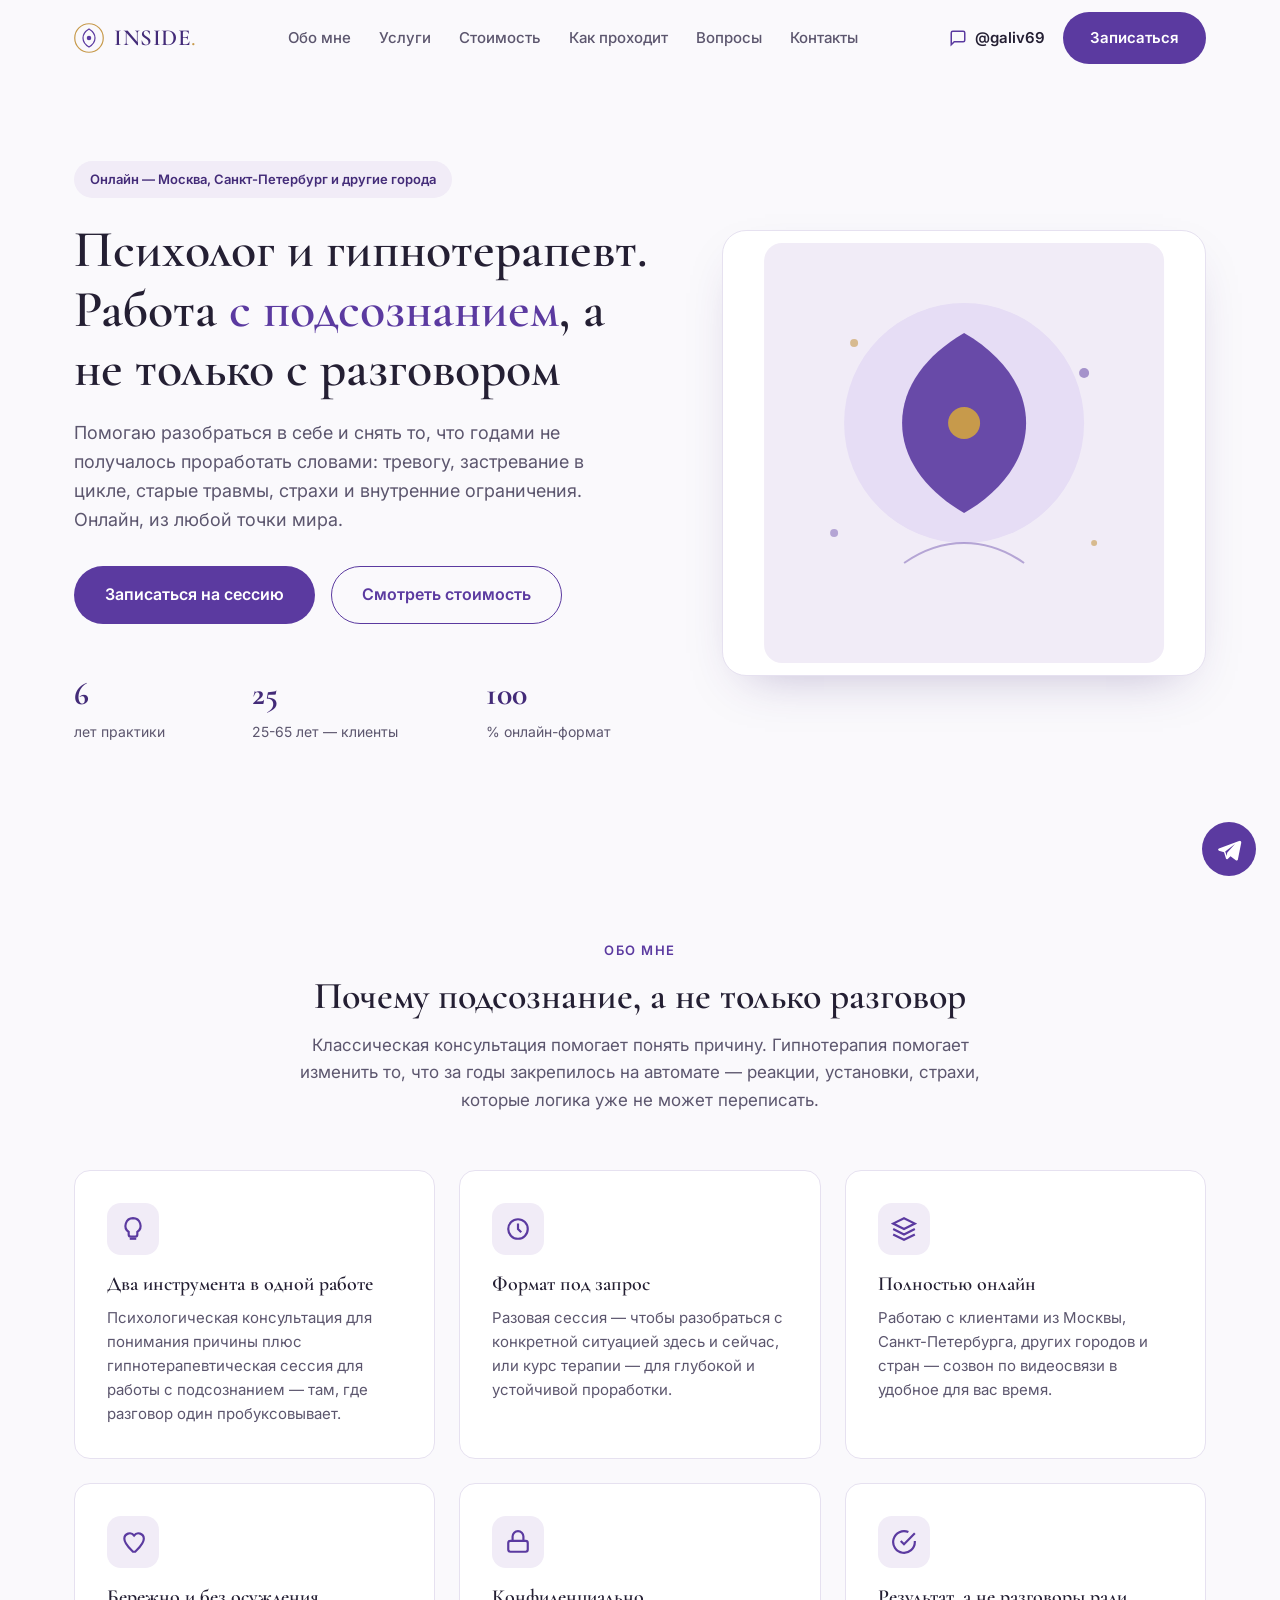
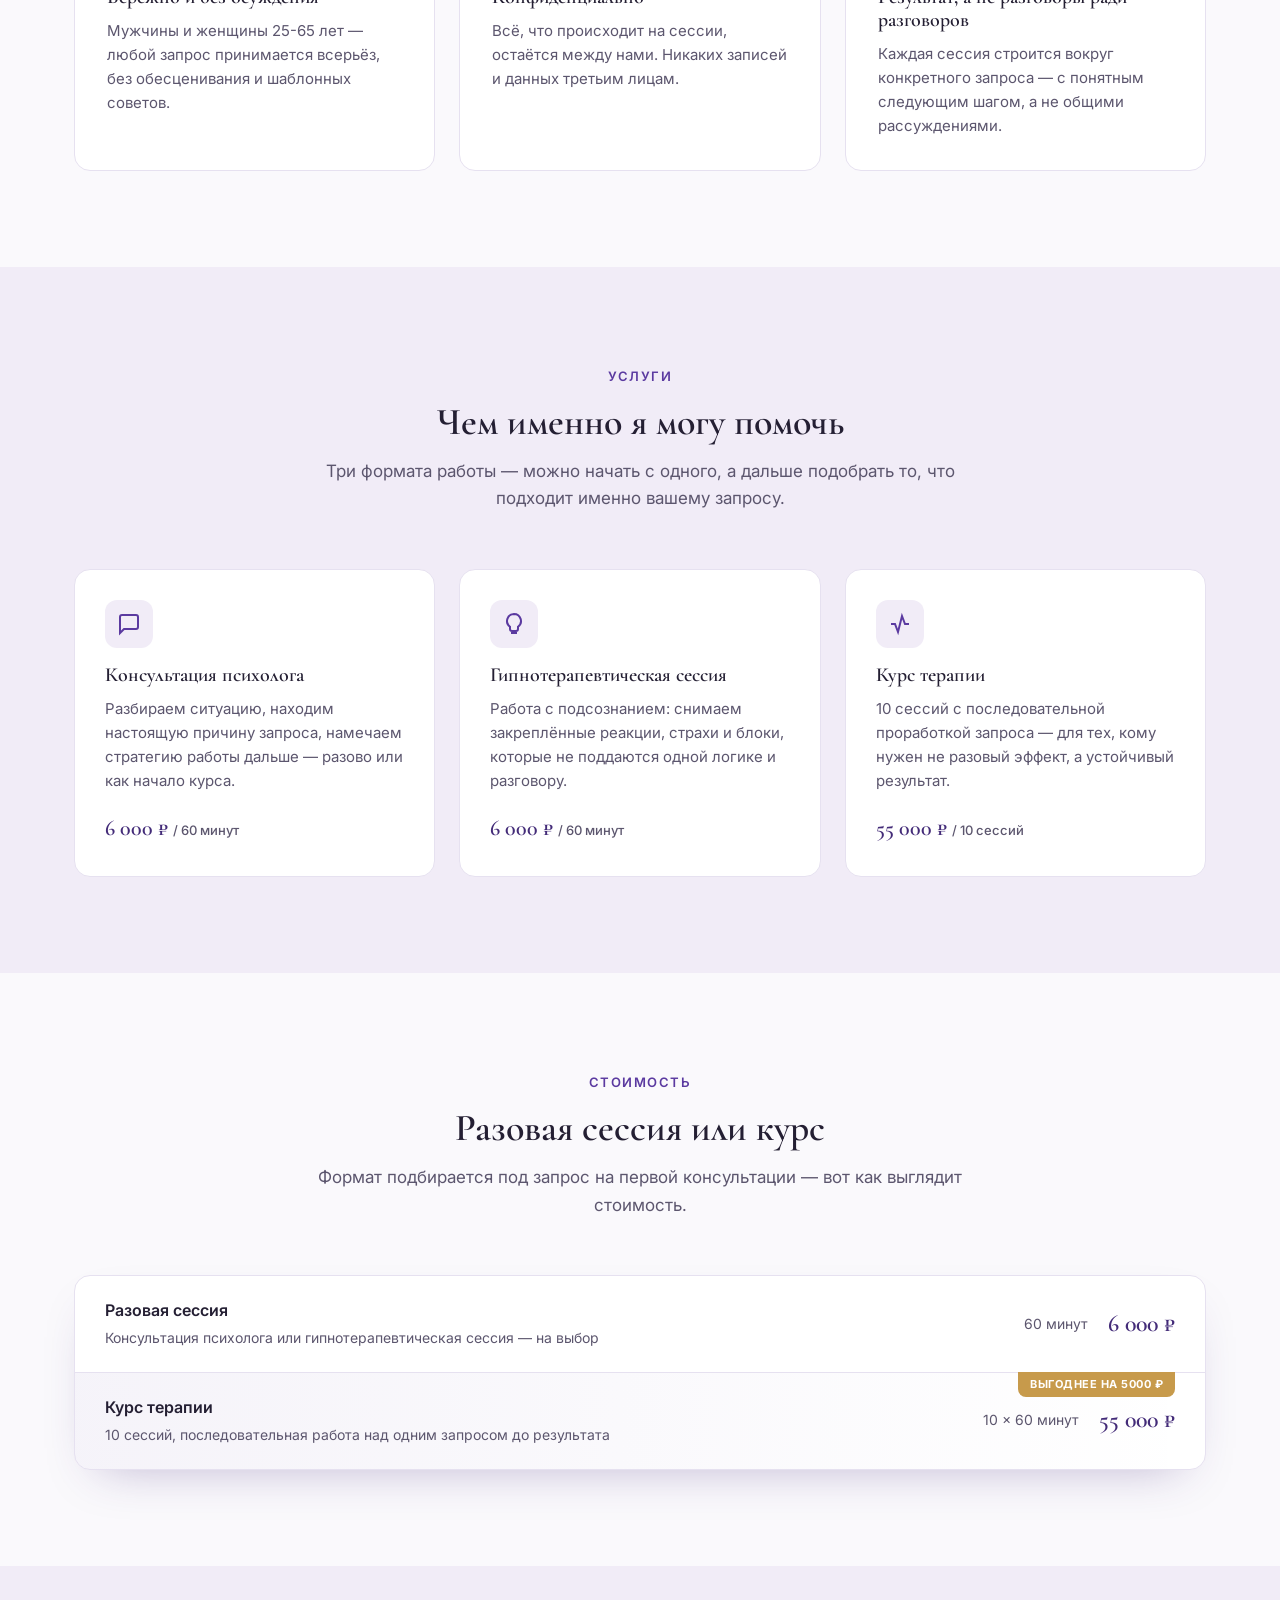
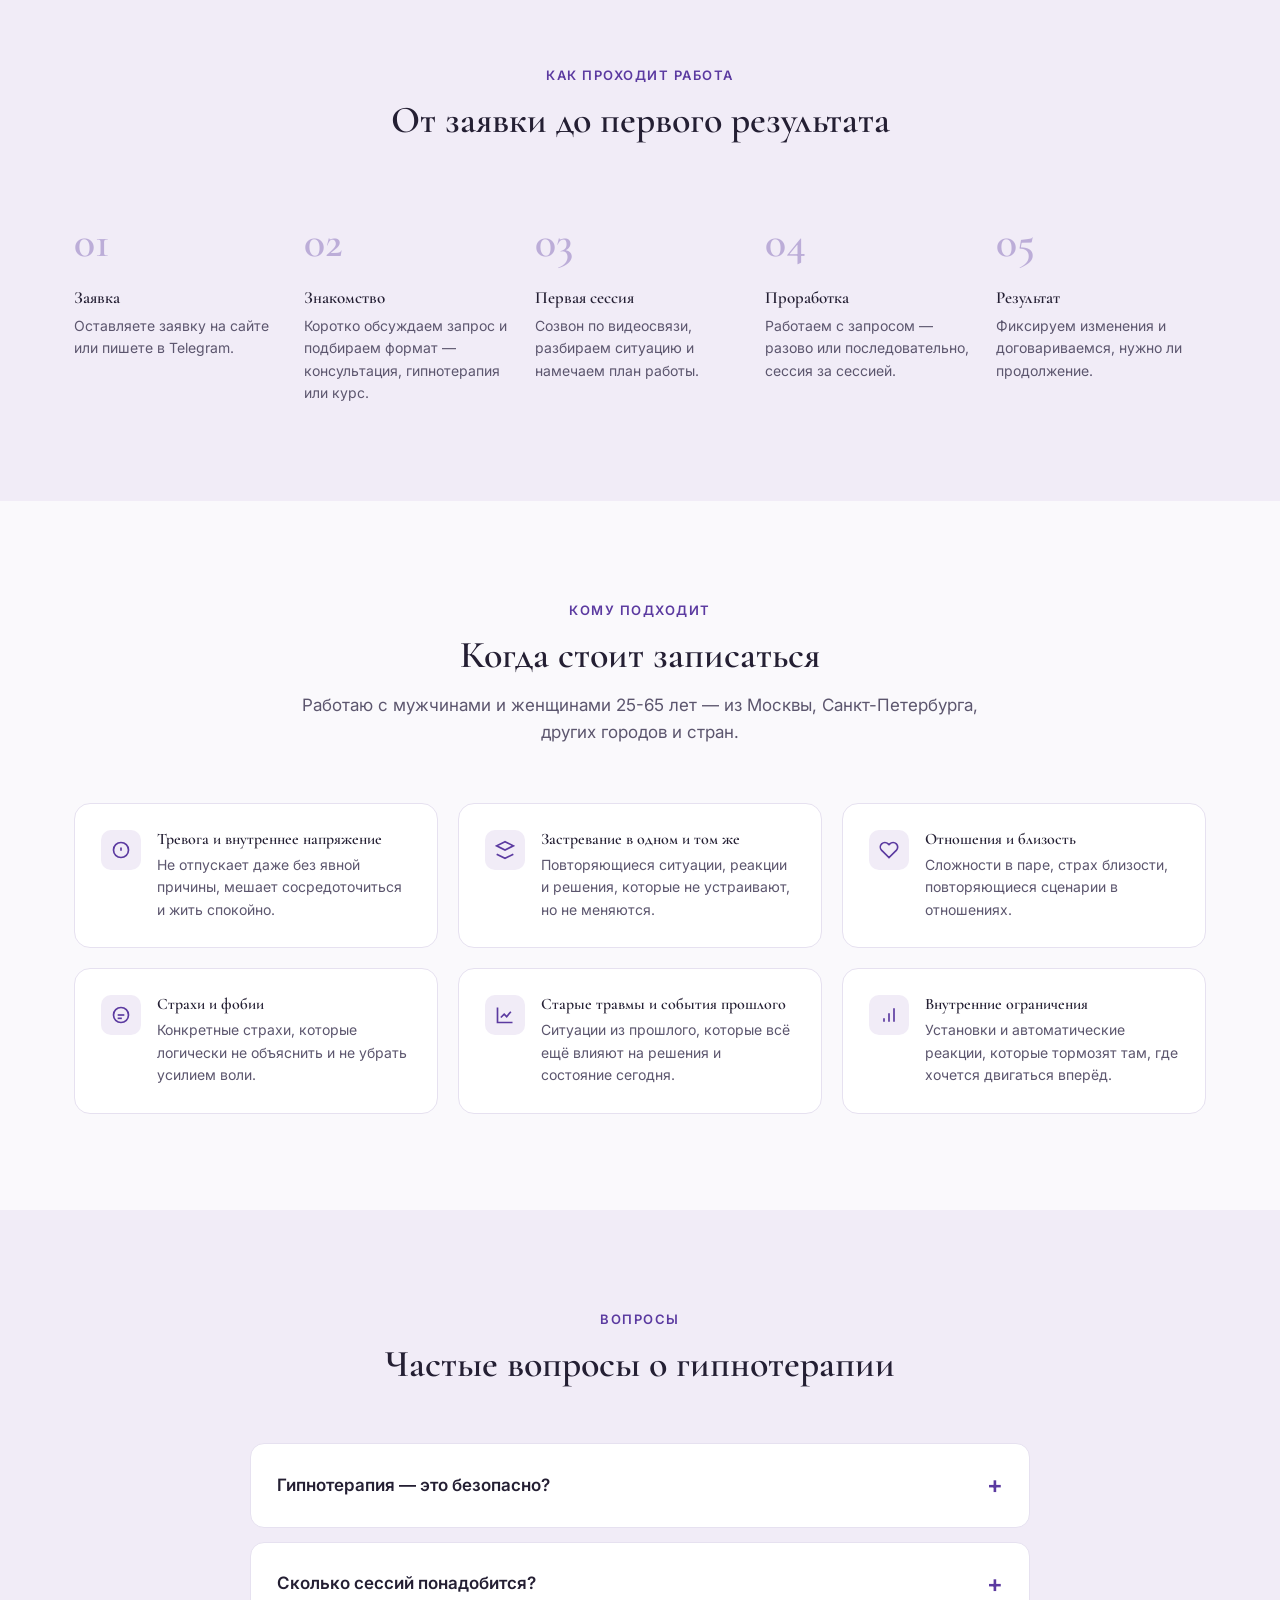
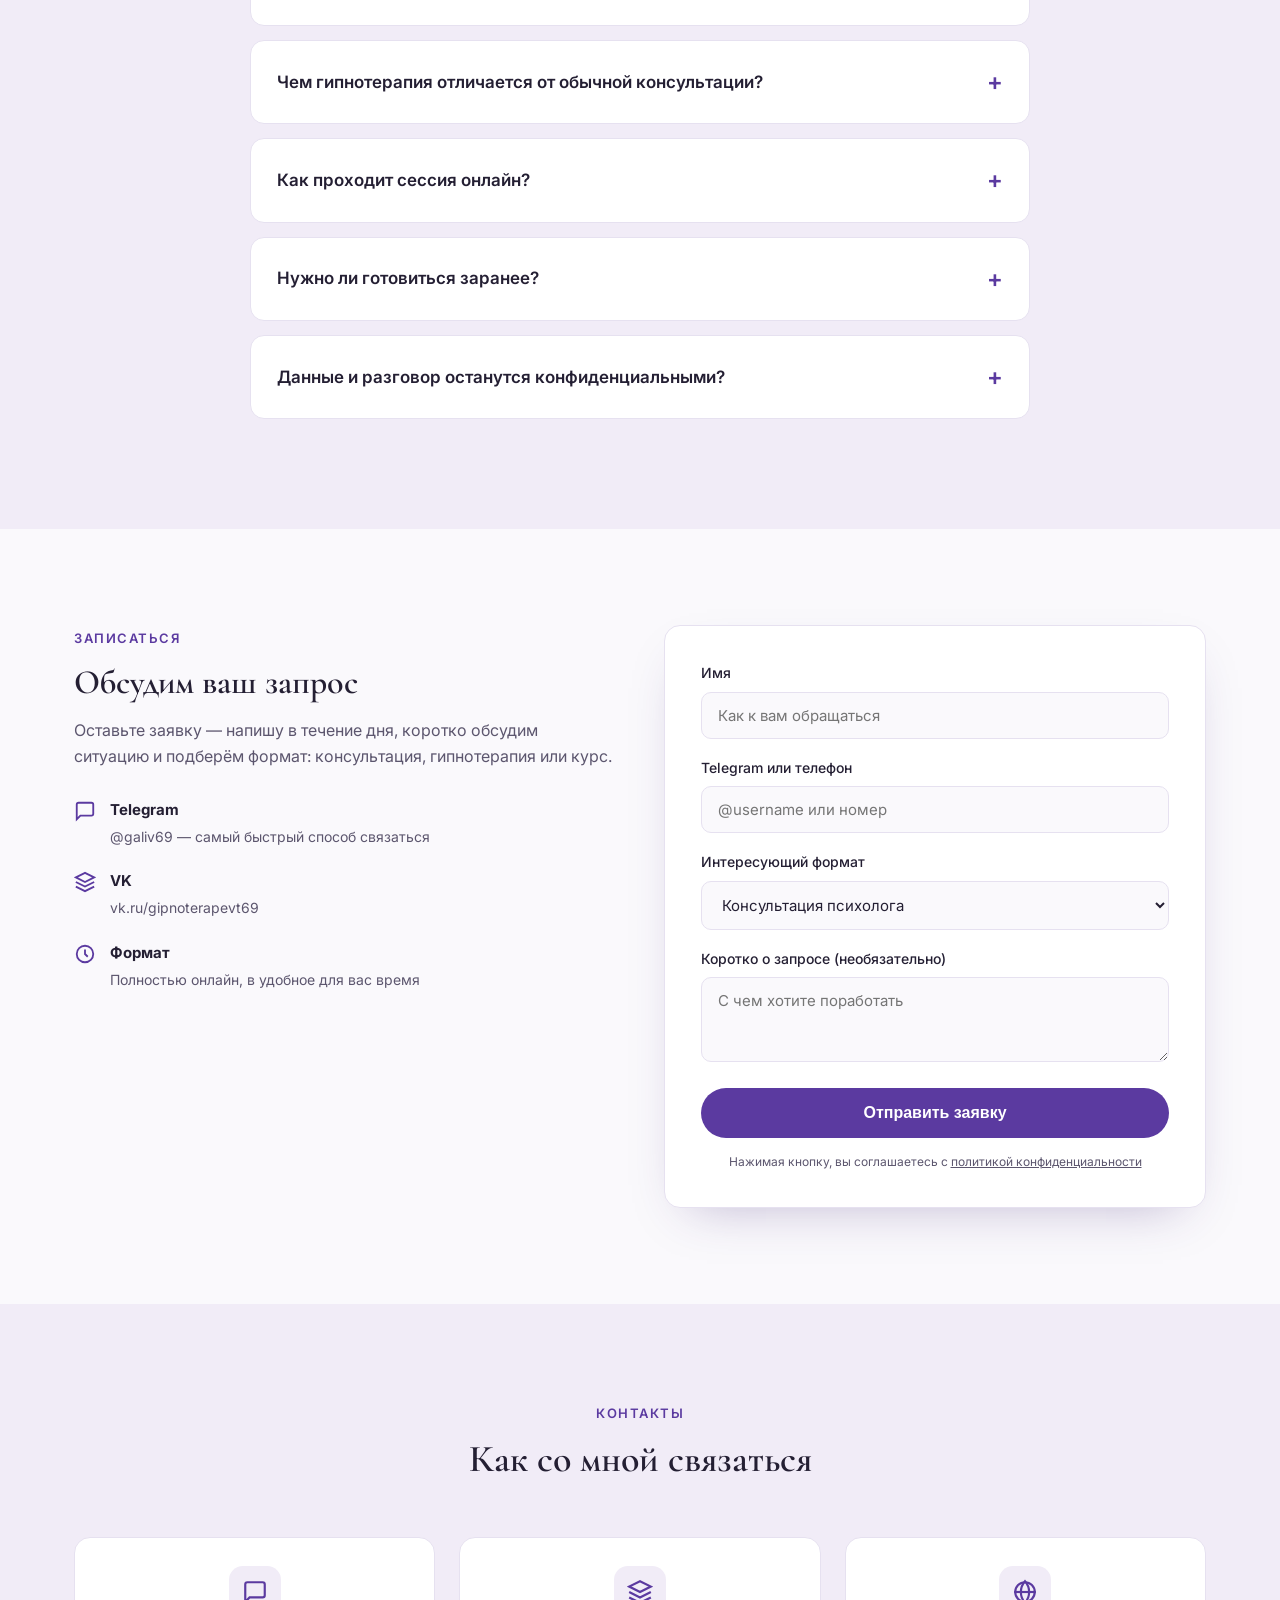
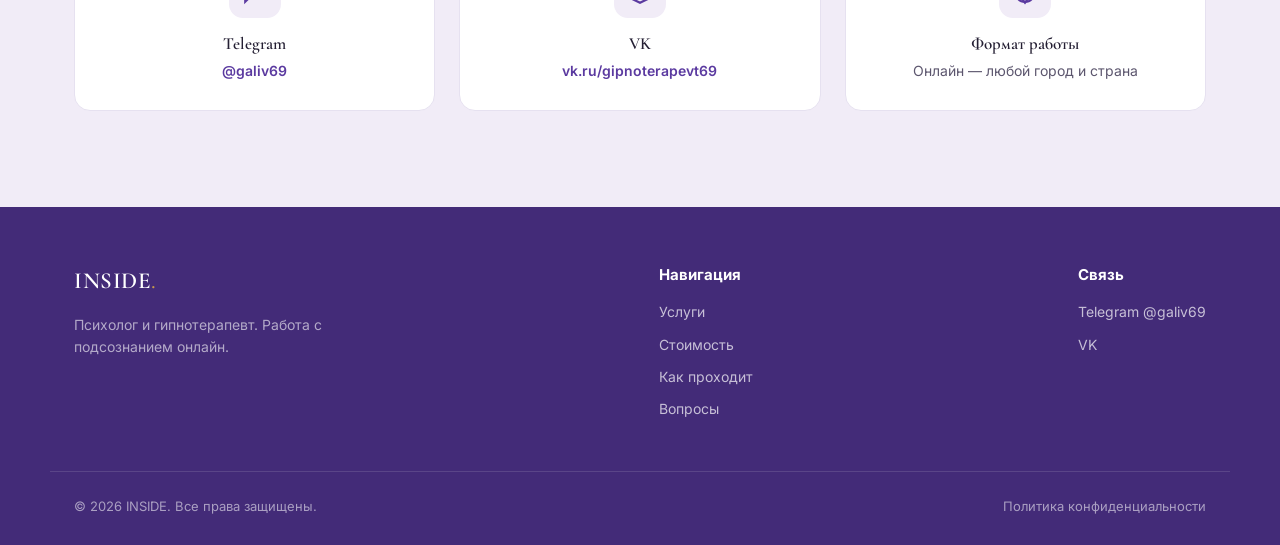
==== index.html @ 91b475c8 "init: landing for INSIDE (psychologist/hypnotherapist)" ====
<!DOCTYPE html>
<html lang="ru">
<head>
<meta charset="UTF-8">
<meta name="viewport" content="width=device-width, initial-scale=1.0">
<title>INSIDE — психолог, гипнотерапевт онлайн</title>
<meta name="description" content="Консультации психолога и гипнотерапевтические сессии онлайн. Работа с подсознанием там, где разговор упирается в стену. Разовые сессии и курс терапии.">
<link rel="preconnect" href="https://fonts.googleapis.com">
<link rel="preconnect" href="https://fonts.gstatic.com" crossorigin>
<link href="https://fonts.googleapis.com/css2?family=Cormorant+Garamond:wght@500;600;700&family=Inter:wght@400;500;600;700;800&display=swap" rel="stylesheet">
<link rel="stylesheet" href="styles.css">
</head>
<body>

<header class="header" id="header">
  <div class="container header__inner">
    <a href="#" class="logo">
      <svg viewBox="0 0 40 40" fill="none" xmlns="http://www.w3.org/2000/svg">
        <circle cx="20" cy="20" r="19" stroke="currentColor" stroke-width="1.6" style="color:#c79a4b"/>
        <path d="M20 8c-5 3-8 7-8 12s3 9 8 12c5-3 8-7 8-12s-3-9-8-12z" stroke="currentColor" stroke-width="1.6" style="color:#5b3aa0" fill="none"/>
        <circle cx="20" cy="20" r="3" fill="#5b3aa0"/>
      </svg>
      <span class="logo__text">INSIDE<span class="logo__suffix">.</span></span>
    </a>
    <nav class="nav" id="nav">
      <a href="#about">Обо мне</a>
      <a href="#services">Услуги</a>
      <a href="#prices">Стоимость</a>
      <a href="#process">Как проходит</a>
      <a href="#faq">Вопросы</a>
      <a href="#form">Контакты</a>
    </nav>
    <div class="header__actions">
      <a href="https://t.me/galiv69" class="header__phone">
        <svg viewBox="0 0 24 24" fill="none" stroke="currentColor" stroke-width="2"><path d="M21 15a2 2 0 0 1-2 2H7l-4 4V5a2 2 0 0 1 2-2h14a2 2 0 0 1 2 2z"/></svg>
        <span>@galiv69</span>
      </a>
      <a href="#form" class="btn btn--primary">Записаться</a>
      <button class="burger" id="burger" aria-label="Меню"><span></span><span></span><span></span></button>
    </div>
  </div>
</header>

<section class="hero">
  <div class="container hero__inner">
    <div>
      <span class="hero__eyebrow">Онлайн — Москва, Санкт-Петербург и другие города</span>
      <h1>Психолог и гипнотерапевт. Работа <em>с подсознанием</em>, а не только с разговором</h1>
      <p class="lead">Помогаю разобраться в себе и снять то, что годами не получалось проработать словами: тревогу, застревание в цикле, старые травмы, страхи и внутренние ограничения. Онлайн, из любой точки мира.</p>
      <div class="hero__cta">
        <a href="#form" class="btn btn--primary btn--lg">Записаться на сессию</a>
        <a href="#prices" class="btn btn--ghost btn--lg">Смотреть стоимость</a>
      </div>
      <div class="hero__stats">
        <div class="hero__stat"><b data-target="6">0</b><span>лет практики</span></div>
        <div class="hero__stat"><b data-target="25">0</b><span>25-65 лет — клиенты</span></div>
        <div class="hero__stat"><b data-target="100">0</b><span>% онлайн-формат</span></div>
      </div>
    </div>
    <div class="hero__card">
      <div class="hero__art">
        <svg viewBox="0 0 400 420" fill="none" xmlns="http://www.w3.org/2000/svg">
          <rect width="400" height="420" rx="18" fill="#f1ecf7"/>
          <circle cx="200" cy="180" r="120" fill="#e6ddf5"/>
          <path d="M200 90c-38 22-62 54-62 90s24 68 62 90c38-22 62-54 62-90s-24-68-62-90z" fill="#5b3aa0" opacity="0.9"/>
          <circle cx="200" cy="180" r="16" fill="#c79a4b"/>
          <path d="M140 320c20-14 40-20 60-20s40 6 60 20" stroke="#5b3aa0" stroke-width="2" opacity="0.4"/>
          <circle cx="90" cy="100" r="4" fill="#c79a4b" opacity="0.6"/>
          <circle cx="320" cy="130" r="5" fill="#5b3aa0" opacity="0.5"/>
          <circle cx="330" cy="300" r="3" fill="#c79a4b" opacity="0.6"/>
          <circle cx="70" cy="290" r="4" fill="#5b3aa0" opacity="0.4"/>
        </svg>
      </div>
    </div>
  </div>
</section>

<section class="section" id="about">
  <div class="container">
    <div class="section__head">
      <span class="eyebrow">Обо мне</span>
      <h2>Почему подсознание, а не только разговор</h2>
      <p>Классическая консультация помогает понять причину. Гипнотерапия помогает изменить то, что за годы закрепилось на автомате — реакции, установки, страхи, которые логика уже не может переписать.</p>
    </div>
    <div class="adv-grid">
      <div class="adv">
        <div class="adv__icon"><svg viewBox="0 0 24 24" fill="none" stroke="currentColor" stroke-width="2"><path d="M12 2a7 7 0 0 0-4 12.7V17a2 2 0 0 0 2 2h4a2 2 0 0 0 2-2v-2.3A7 7 0 0 0 12 2z"/><path d="M9 21h6"/></svg></div>
        <h3>Два инструмента в одной работе</h3>
        <p>Психологическая консультация для понимания причины плюс гипнотерапевтическая сессия для работы с подсознанием — там, где разговор один пробуксовывает.</p>
      </div>
      <div class="adv">
        <div class="adv__icon"><svg viewBox="0 0 24 24" fill="none" stroke="currentColor" stroke-width="2"><circle cx="12" cy="12" r="9"/><path d="M12 7v5l3 3"/></svg></div>
        <h3>Формат под запрос</h3>
        <p>Разовая сессия — чтобы разобраться с конкретной ситуацией здесь и сейчас, или курс терапии — для глубокой и устойчивой проработки.</p>
      </div>
      <div class="adv">
        <div class="adv__icon"><svg viewBox="0 0 24 24" fill="none" stroke="currentColor" stroke-width="2"><path d="M12 2 2 7l10 5 10-5-10-5z"/><path d="M2 17l10 5 10-5"/><path d="M2 12l10 5 10-5"/></svg></div>
        <h3>Полностью онлайн</h3>
        <p>Работаю с клиентами из Москвы, Санкт-Петербурга, других городов и стран — созвон по видеосвязи в удобное для вас время.</p>
      </div>
      <div class="adv">
        <div class="adv__icon"><svg viewBox="0 0 24 24" fill="none" stroke="currentColor" stroke-width="2"><path d="M12 21c-4-4-8-7.5-8-12a5 5 0 0 1 9-3 5 5 0 0 1 9 3c0 4.5-4 8-8 12z"/></svg></div>
        <h3>Бережно и без осуждения</h3>
        <p>Мужчины и женщины 25-65 лет — любой запрос принимается всерьёз, без обесценивания и шаблонных советов.</p>
      </div>
      <div class="adv">
        <div class="adv__icon"><svg viewBox="0 0 24 24" fill="none" stroke="currentColor" stroke-width="2"><rect x="3" y="11" width="18" height="10" rx="2"/><path d="M7 11V7a5 5 0 0 1 10 0v4"/></svg></div>
        <h3>Конфиденциально</h3>
        <p>Всё, что происходит на сессии, остаётся между нами. Никаких записей и данных третьим лицам.</p>
      </div>
      <div class="adv">
        <div class="adv__icon"><svg viewBox="0 0 24 24" fill="none" stroke="currentColor" stroke-width="2"><path d="M22 11.08V12a10 10 0 1 1-5.93-9.14"/><path d="M22 4 12 14.01l-3-3"/></svg></div>
        <h3>Результат, а не разговоры ради разговоров</h3>
        <p>Каждая сессия строится вокруг конкретного запроса — с понятным следующим шагом, а не общими рассуждениями.</p>
      </div>
    </div>
  </div>
</section>

<section class="section section--alt" id="services">
  <div class="container">
    <div class="section__head">
      <span class="eyebrow">Услуги</span>
      <h2>Чем именно я могу помочь</h2>
      <p>Три формата работы — можно начать с одного, а дальше подобрать то, что подходит именно вашему запросу.</p>
    </div>
    <div class="srv-grid">
      <div class="srv">
        <div class="srv__icon"><svg viewBox="0 0 24 24" fill="none" stroke="currentColor" stroke-width="2"><path d="M21 15a2 2 0 0 1-2 2H7l-4 4V5a2 2 0 0 1 2-2h14a2 2 0 0 1 2 2z"/></svg></div>
        <h3>Консультация психолога</h3>
        <p>Разбираем ситуацию, находим настоящую причину запроса, намечаем стратегию работы дальше — разово или как начало курса.</p>
        <div class="srv__price">6 000 ₽ <span>/ 60 минут</span></div>
      </div>
      <div class="srv">
        <div class="srv__icon"><svg viewBox="0 0 24 24" fill="none" stroke="currentColor" stroke-width="2"><path d="M12 2a7 7 0 0 0-4 12.7V17a2 2 0 0 0 2 2h4a2 2 0 0 0 2-2v-2.3A7 7 0 0 0 12 2z"/><path d="M9 21h6"/></svg></div>
        <h3>Гипнотерапевтическая сессия</h3>
        <p>Работа с подсознанием: снимаем закреплённые реакции, страхи и блоки, которые не поддаются одной логике и разговору.</p>
        <div class="srv__price">6 000 ₽ <span>/ 60 минут</span></div>
      </div>
      <div class="srv">
        <div class="srv__icon"><svg viewBox="0 0 24 24" fill="none" stroke="currentColor" stroke-width="2"><path d="M3 12h4l3 8 4-16 3 8h4"/></svg></div>
        <h3>Курс терапии</h3>
        <p>10 сессий с последовательной проработкой запроса — для тех, кому нужен не разовый эффект, а устойчивый результат.</p>
        <div class="srv__price">55 000 ₽ <span>/ 10 сессий</span></div>
      </div>
    </div>
  </div>
</section>

<section class="section" id="prices">
  <div class="container">
    <div class="section__head">
      <span class="eyebrow">Стоимость</span>
      <h2>Разовая сессия или курс</h2>
      <p>Формат подбирается под запрос на первой консультации — вот как выглядит стоимость.</p>
    </div>
    <div class="price-table">
      <div class="price-row">
        <div>
          <div class="price-row__name">Разовая сессия</div>
          <div class="price-row__desc">Консультация психолога или гипнотерапевтическая сессия — на выбор</div>
        </div>
        <div class="price-row__unit">60 минут</div>
        <div class="price-row__value">6 000 ₽</div>
      </div>
      <div class="price-row price-row--featured">
        <div>
          <div class="price-row__name">Курс терапии</div>
          <div class="price-row__desc">10 сессий, последовательная работа над одним запросом до результата</div>
        </div>
        <div class="price-row__unit">10 × 60 минут</div>
        <div class="price-row__value">55 000 ₽</div>
      </div>
    </div>
  </div>
</section>

<section class="section section--alt" id="process">
  <div class="container">
    <div class="section__head">
      <span class="eyebrow">Как проходит работа</span>
      <h2>От заявки до первого результата</h2>
    </div>
    <div class="steps">
      <div class="step"><div class="step__num">01</div><h3>Заявка</h3><p>Оставляете заявку на сайте или пишете в Telegram.</p></div>
      <div class="step"><div class="step__num">02</div><h3>Знакомство</h3><p>Коротко обсуждаем запрос и подбираем формат — консультация, гипнотерапия или курс.</p></div>
      <div class="step"><div class="step__num">03</div><h3>Первая сессия</h3><p>Созвон по видеосвязи, разбираем ситуацию и намечаем план работы.</p></div>
      <div class="step"><div class="step__num">04</div><h3>Проработка</h3><p>Работаем с запросом — разово или последовательно, сессия за сессией.</p></div>
      <div class="step"><div class="step__num">05</div><h3>Результат</h3><p>Фиксируем изменения и договариваемся, нужно ли продолжение.</p></div>
    </div>
  </div>
</section>

<section class="section" id="who">
  <div class="container">
    <div class="section__head">
      <span class="eyebrow">Кому подходит</span>
      <h2>Когда стоит записаться</h2>
      <p>Работаю с мужчинами и женщинами 25-65 лет — из Москвы, Санкт-Петербурга, других городов и стран.</p>
    </div>
    <div class="who-grid">
      <div class="who">
        <div class="who__icon"><svg viewBox="0 0 24 24" fill="none" stroke="currentColor" stroke-width="2"><path d="M12 9v4"/><path d="M12 17h.01"/><circle cx="12" cy="12" r="9"/></svg></div>
        <div><h3>Тревога и внутреннее напряжение</h3><p>Не отпускает даже без явной причины, мешает сосредоточиться и жить спокойно.</p></div>
      </div>
      <div class="who">
        <div class="who__icon"><svg viewBox="0 0 24 24" fill="none" stroke="currentColor" stroke-width="2"><path d="M12 2 2 7l10 5 10-5-10-5z"/><path d="M2 17l10 5 10-5"/></svg></div>
        <div><h3>Застревание в одном и том же</h3><p>Повторяющиеся ситуации, реакции и решения, которые не устраивают, но не меняются.</p></div>
      </div>
      <div class="who">
        <div class="who__icon"><svg viewBox="0 0 24 24" fill="none" stroke="currentColor" stroke-width="2"><path d="M20.8 4.6a5.5 5.5 0 0 0-7.8 0L12 5.6l-1-1a5.5 5.5 0 1 0-7.8 7.8l1 1L12 21l7.8-7.6 1-1a5.5 5.5 0 0 0 0-7.8z"/></svg></div>
        <div><h3>Отношения и близость</h3><p>Сложности в паре, страх близости, повторяющиеся сценарии в отношениях.</p></div>
      </div>
      <div class="who">
        <div class="who__icon"><svg viewBox="0 0 24 24" fill="none" stroke="currentColor" stroke-width="2"><circle cx="12" cy="12" r="9"/><path d="M8 12h8"/><path d="M8 16h5"/></svg></div>
        <div><h3>Страхи и фобии</h3><p>Конкретные страхи, которые логически не объяснить и не убрать усилием воли.</p></div>
      </div>
      <div class="who">
        <div class="who__icon"><svg viewBox="0 0 24 24" fill="none" stroke="currentColor" stroke-width="2"><path d="M3 3v18h18"/><path d="M7 15l4-4 3 3 5-6"/></svg></div>
        <div><h3>Старые травмы и события прошлого</h3><p>Ситуации из прошлого, которые всё ещё влияют на решения и состояние сегодня.</p></div>
      </div>
      <div class="who">
        <div class="who__icon"><svg viewBox="0 0 24 24" fill="none" stroke="currentColor" stroke-width="2"><path d="M12 20V10"/><path d="M18 20V4"/><path d="M6 20v-4"/></svg></div>
        <div><h3>Внутренние ограничения</h3><p>Установки и автоматические реакции, которые тормозят там, где хочется двигаться вперёд.</p></div>
      </div>
    </div>
  </div>
</section>

<section class="section section--alt" id="faq">
  <div class="container">
    <div class="section__head">
      <span class="eyebrow">Вопросы</span>
      <h2>Частые вопросы о гипнотерапии</h2>
    </div>
    <div class="faq">
      <details class="faq__item"><summary>Гипнотерапия — это безопасно?</summary><p>Да. Это не эстрадный гипноз и не потеря контроля — вы всё осознаёте и слышите, находитесь в состоянии глубокого расслабления, в котором подсознание легче работает с изменениями.</p></details>
      <details class="faq__item"><summary>Сколько сессий понадобится?</summary><p>Зависит от запроса. Конкретную ситуацию иногда удаётся проработать за 1-3 сессии, для более глубоких и давних тем обычно нужен курс из 10 сессий.</p></details>
      <details class="faq__item"><summary>Чем гипнотерапия отличается от обычной консультации?</summary><p>Консультация работает с осознанным — разговором, анализом, стратегией. Гипнотерапия идёт глубже, к автоматическим реакциям и установкам, которые разговором не всегда достать.</p></details>
      <details class="faq__item"><summary>Как проходит сессия онлайн?</summary><p>Созвон по видеосвязи в удобном для вас мессенджере, наушники и спокойное место — этого достаточно, разница с очным форматом минимальна.</p></details>
      <details class="faq__item"><summary>Нужно ли готовиться заранее?</summary><p>Специальной подготовки не нужно. Перед первой встречей коротко обсудим запрос, чтобы сессия была сфокусированной.</p></details>
      <details class="faq__item"><summary>Данные и разговор останутся конфиденциальными?</summary><p>Да, всё, что обсуждается на сессиях, не передаётся третьим лицам ни в каком виде.</p></details>
    </div>
  </div>
</section>

<section class="section" id="form">
  <div class="container form-section__inner">
    <div class="form-info">
      <span class="eyebrow">Записаться</span>
      <h2>Обсудим ваш запрос</h2>
      <p>Оставьте заявку — напишу в течение дня, коротко обсудим ситуацию и подберём формат: консультация, гипнотерапия или курс.</p>
      <div class="form-info__item">
        <svg viewBox="0 0 24 24" fill="none" stroke="currentColor" stroke-width="2"><path d="M21 15a2 2 0 0 1-2 2H7l-4 4V5a2 2 0 0 1 2-2h14a2 2 0 0 1 2 2z"/></svg>
        <div><b>Telegram</b><span>@galiv69 — самый быстрый способ связаться</span></div>
      </div>
      <div class="form-info__item">
        <svg viewBox="0 0 24 24" fill="none" stroke="currentColor" stroke-width="2"><path d="M12 2 2 7l10 5 10-5-10-5z"/><path d="M2 17l10 5 10-5"/><path d="M2 12l10 5 10-5"/></svg>
        <div><b>VK</b><span>vk.ru/gipnoterapevt69</span></div>
      </div>
      <div class="form-info__item">
        <svg viewBox="0 0 24 24" fill="none" stroke="currentColor" stroke-width="2"><circle cx="12" cy="12" r="9"/><path d="M12 7v5l3 3"/></svg>
        <div><b>Формат</b><span>Полностью онлайн, в удобное для вас время</span></div>
      </div>
    </div>
    <form class="form" id="leadForm">
      <div class="form__row">
        <label for="name">Имя</label>
        <input type="text" id="name" name="name" placeholder="Как к вам обращаться" required>
      </div>
      <div class="form__row">
        <label for="contact">Telegram или телефон</label>
        <input type="text" id="contact" name="contact" placeholder="@username или номер" required>
      </div>
      <div class="form__row">
        <label for="format">Интересующий формат</label>
        <select id="format" name="format">
          <option>Консультация психолога</option>
          <option>Гипнотерапевтическая сессия</option>
          <option>Курс терапии (10 сессий)</option>
          <option>Пока не знаю, нужна консультация</option>
        </select>
      </div>
      <div class="form__row">
        <label for="comment">Коротко о запросе (необязательно)</label>
        <textarea id="comment" name="comment" rows="3" placeholder="С чем хотите поработать"></textarea>
      </div>
      <input type="text" name="_gotcha" style="display:none" tabindex="-1" autocomplete="off">
      <button type="submit" class="btn btn--primary btn--block btn--lg">Отправить заявку</button>
      <p class="form__note">Нажимая кнопку, вы соглашаетесь с <a href="privacy.html" style="text-decoration:underline;">политикой конфиденциальности</a></p>
    </form>
  </div>
</section>

<section class="section section--alt" id="contacts">
  <div class="container">
    <div class="section__head">
      <span class="eyebrow">Контакты</span>
      <h2>Как со мной связаться</h2>
    </div>
    <div class="contacts-grid">
      <div class="contact-card">
        <div class="contact-card__icon"><svg viewBox="0 0 24 24" fill="none" stroke="currentColor" stroke-width="2"><path d="M21 15a2 2 0 0 1-2 2H7l-4 4V5a2 2 0 0 1 2-2h14a2 2 0 0 1 2 2z"/></svg></div>
        <h3>Telegram</h3>
        <p><a href="https://t.me/galiv69">@galiv69</a></p>
      </div>
      <div class="contact-card">
        <div class="contact-card__icon"><svg viewBox="0 0 24 24" fill="none" stroke="currentColor" stroke-width="2"><path d="M12 2 2 7l10 5 10-5-10-5z"/><path d="M2 17l10 5 10-5"/><path d="M2 12l10 5 10-5"/></svg></div>
        <h3>VK</h3>
        <p><a href="https://vk.ru/gipnoterapevt69" target="_blank" rel="noopener">vk.ru/gipnoterapevt69</a></p>
      </div>
      <div class="contact-card">
        <div class="contact-card__icon"><svg viewBox="0 0 24 24" fill="none" stroke="currentColor" stroke-width="2"><circle cx="12" cy="12" r="9"/><path d="M2 12h20"/><path d="M12 2a15 15 0 0 1 0 20 15 15 0 0 1 0-20z"/></svg></div>
        <h3>Формат работы</h3>
        <p>Онлайн — любой город и страна</p>
      </div>
    </div>
  </div>
</section>

<footer class="footer">
  <div class="container footer__inner">
    <div>
      <span class="logo__text">INSIDE<span class="logo__suffix" style="color:#c79a4b;">.</span></span>
      <p style="margin-top:14px; max-width:260px; font-size:14px; color:rgba(255,255,255,0.6);">Психолог и гипнотерапевт. Работа с подсознанием онлайн.</p>
    </div>
    <div class="footer__col">
      <h4>Навигация</h4>
      <a href="#services">Услуги</a>
      <a href="#prices">Стоимость</a>
      <a href="#process">Как проходит</a>
      <a href="#faq">Вопросы</a>
    </div>
    <div class="footer__col">
      <h4>Связь</h4>
      <a href="https://t.me/galiv69">Telegram @galiv69</a>
      <a href="https://vk.ru/gipnoterapevt69" target="_blank" rel="noopener">VK</a>
    </div>
  </div>
  <div class="container footer__bottom">
    <span>© <span id="year"></span> INSIDE. Все права защищены.</span>
    <a href="privacy.html">Политика конфиденциальности</a>
  </div>
</footer>

<div class="fab">
  <a href="https://t.me/galiv69" target="_blank" rel="noopener" aria-label="Telegram">
    <svg viewBox="0 0 24 24" fill="currentColor"><path d="M21.9 4.3 2.7 11.6c-1 .4-1 1.5 0 1.9l4.7 1.5 1.8 5.8c.2.7 1.1.9 1.6.4l2.6-2.5 4.9 3.6c.7.5 1.7.1 1.9-.7l3.1-15.4c.2-1-.7-1.7-1.4-1.4zM8.5 14.3l9-6.9-7.2 8-.3 3.1z"/></svg>
  </a>
</div>

<script src="script.js"></script>
</body>
</html>
---- styles.css ----
:root {
  --bg: #faf9fc;
  --bg-alt: #f1ecf7;
  --ink: #241f33;
  --ink-soft: #5c566e;
  --accent: #5b3aa0;
  --accent-dark: #432b78;
  --gold: #c79a4b;
  --border: #e6e1f0;
  --card: #ffffff;
  --radius: 16px;
  --shadow: 0 20px 50px -25px rgba(67, 43, 120, 0.35);
  --ff-head: 'Cormorant Garamond', serif;
  --ff-body: 'Inter', sans-serif;
}

* { box-sizing: border-box; margin: 0; padding: 0; }

html { scroll-behavior: smooth; }

body {
  font-family: var(--ff-body);
  color: var(--ink);
  background: var(--bg);
  line-height: 1.6;
  -webkit-font-smoothing: antialiased;
}

.container {
  max-width: 1180px;
  margin: 0 auto;
  padding: 0 24px;
}

h1, h2, h3 {
  font-family: var(--ff-head);
  color: var(--ink);
  font-weight: 600;
  line-height: 1.15;
}

a { color: inherit; text-decoration: none; }
img { max-width: 100%; display: block; }
ul { list-style: none; }

.section { padding: 96px 0; }
.section--alt { background: var(--bg-alt); }
.eyebrow {
  display: inline-block;
  font-size: 13px;
  font-weight: 600;
  letter-spacing: 1.5px;
  text-transform: uppercase;
  color: var(--accent);
  margin-bottom: 14px;
}
.section__head { max-width: 680px; margin: 0 auto 56px; text-align: center; }
.section__head h2 { font-size: 38px; margin-bottom: 14px; }
.section__head p { color: var(--ink-soft); font-size: 17px; }

/* BUTTONS */
.btn {
  display: inline-flex;
  align-items: center;
  justify-content: center;
  gap: 8px;
  padding: 13px 26px;
  border-radius: 999px;
  font-weight: 600;
  font-size: 15px;
  cursor: pointer;
  border: 1px solid transparent;
  transition: transform .15s ease, box-shadow .15s ease, background .15s ease;
  white-space: nowrap;
}
.btn--primary { background: var(--accent); color: #fff; }
.btn--primary:hover { background: var(--accent-dark); transform: translateY(-1px); }
.btn--ghost { background: transparent; border-color: var(--accent); color: var(--accent); }
.btn--ghost:hover { background: rgba(91,58,160,0.06); }
.btn--lg { padding: 15px 30px; font-size: 16px; }
.btn--block { width: 100%; }

/* HEADER */
.header {
  position: sticky;
  top: 0;
  z-index: 100;
  background: rgba(250, 249, 252, 0.9);
  backdrop-filter: blur(10px);
  border-bottom: 1px solid transparent;
  transition: border-color .2s ease, box-shadow .2s ease;
}
.header.scrolled { border-color: var(--border); box-shadow: 0 8px 24px -18px rgba(0,0,0,0.25); }
.header__inner {
  display: flex;
  align-items: center;
  justify-content: space-between;
  gap: 24px;
  min-width: 0;
  height: 76px;
}
.logo { display: flex; align-items: center; gap: 10px; flex-shrink: 0; }
.logo svg { width: 30px; height: 30px; flex-shrink: 0; }
.logo__text { font-family: var(--ff-head); font-size: 23px; font-weight: 600; letter-spacing: 0.5px; color: var(--accent-dark); }
.logo__suffix { color: var(--gold); font-weight: 500; }
.nav { display: flex; gap: 28px; min-width: 0; }
.nav a { font-size: 15px; font-weight: 500; color: var(--ink-soft); white-space: nowrap; transition: color .15s ease; }
.nav a:hover { color: var(--accent); }
.header__actions { display: flex; align-items: center; gap: 18px; flex-shrink: 0; }
.header__phone { display: flex; align-items: center; gap: 8px; font-weight: 600; font-size: 15px; color: var(--ink); white-space: nowrap; }
.header__phone svg { width: 18px; height: 18px; color: var(--accent); }
.burger { display: none; flex-direction: column; justify-content: center; gap: 5px; width: 32px; height: 32px; background: none; border: none; cursor: pointer; flex-shrink: 0; }
.burger span { display: block; height: 2px; width: 100%; background: var(--ink); border-radius: 2px; transition: transform .2s ease, opacity .2s ease; }
.burger.is-open span:nth-child(1) { transform: translateY(7px) rotate(45deg); }
.burger.is-open span:nth-child(2) { opacity: 0; }
.burger.is-open span:nth-child(3) { transform: translateY(-7px) rotate(-45deg); }

/* HERO */
.hero { padding: 84px 0 96px; overflow: hidden; }
.hero__inner { display: grid; grid-template-columns: 1.1fr 0.9fr; gap: 56px; align-items: center; }
.hero__eyebrow { display: inline-flex; align-items: center; gap: 8px; background: var(--bg-alt); color: var(--accent-dark); padding: 8px 16px; border-radius: 999px; font-size: 13px; font-weight: 600; margin-bottom: 22px; }
.hero h1 { font-size: 52px; margin-bottom: 20px; }
.hero h1 em { color: var(--accent); font-style: normal; }
.hero p.lead { font-size: 18px; color: var(--ink-soft); margin-bottom: 32px; max-width: 520px; }
.hero__cta { display: flex; gap: 16px; flex-wrap: wrap; margin-bottom: 44px; }
.hero__stats { display: grid; grid-template-columns: repeat(3, auto); gap: 32px; }
.hero__stat b { display: block; font-family: var(--ff-head); font-size: 32px; color: var(--accent-dark); }
.hero__stat span { font-size: 14px; color: var(--ink-soft); }

.hero__card { background: var(--card); border-radius: 24px; padding: 12px; box-shadow: var(--shadow); border: 1px solid var(--border); }
.hero__art { width: 100%; height: 420px; border-radius: 18px; overflow: hidden; }
.hero__art svg { width: 100%; height: 100%; display: block; }

/* ADVANTAGES */
.adv-grid { display: grid; grid-template-columns: repeat(3, 1fr); gap: 24px; }
.adv { background: var(--card); border: 1px solid var(--border); border-radius: var(--radius); padding: 32px; opacity: 0; transform: translateY(16px); transition: opacity .5s ease, transform .5s ease; }
.adv.is-visible { opacity: 1; transform: none; }
.adv__icon { width: 52px; height: 52px; border-radius: 14px; background: var(--bg-alt); display: flex; align-items: center; justify-content: center; margin-bottom: 18px; }
.adv__icon svg { width: 26px; height: 26px; color: var(--accent); }
.adv h3 { font-size: 20px; margin-bottom: 10px; }
.adv p { color: var(--ink-soft); font-size: 15px; }

/* SERVICES */
.srv-grid { display: grid; grid-template-columns: repeat(3, 1fr); gap: 24px; }
.srv { background: var(--card); border: 1px solid var(--border); border-radius: var(--radius); padding: 30px; display: flex; flex-direction: column; opacity: 0; transform: translateY(16px); transition: opacity .5s ease, transform .5s ease; }
.srv.is-visible { opacity: 1; transform: none; }
.srv__icon { width: 48px; height: 48px; border-radius: 12px; background: var(--bg-alt); display: flex; align-items: center; justify-content: center; margin-bottom: 16px; }
.srv__icon svg { width: 24px; height: 24px; color: var(--accent); }
.srv h3 { font-size: 20px; margin-bottom: 10px; }
.srv p { color: var(--ink-soft); font-size: 15px; flex: 1; margin-bottom: 18px; }
.srv__price { font-family: var(--ff-head); font-size: 22px; font-weight: 600; color: var(--accent-dark); }
.srv__price span { font-family: var(--ff-body); font-size: 13px; font-weight: 500; color: var(--ink-soft); }

/* PRICING TABLE */
.price-table { background: var(--card); border: 1px solid var(--border); border-radius: var(--radius); overflow: hidden; box-shadow: var(--shadow); }
.price-row { display: grid; grid-template-columns: 1fr auto auto; gap: 20px; align-items: center; padding: 22px 30px; border-bottom: 1px solid var(--border); }
.price-row:last-child { border-bottom: none; }
.price-row__name { font-weight: 600; font-size: 16px; }
.price-row__desc { font-size: 14px; color: var(--ink-soft); margin-top: 4px; }
.price-row__unit { color: var(--ink-soft); font-size: 14px; white-space: nowrap; }
.price-row__value { font-family: var(--ff-head); font-size: 24px; font-weight: 600; color: var(--accent-dark); white-space: nowrap; }
.price-row--featured { background: linear-gradient(90deg, rgba(91,58,160,0.06), transparent); position: relative; }
.price-row--featured::before { content: 'Выгоднее на 5000 ₽'; position: absolute; top: -1px; right: 30px; background: var(--gold); color: #fff; font-size: 11px; font-weight: 700; padding: 4px 12px; border-radius: 0 0 8px 8px; letter-spacing: 0.5px; text-transform: uppercase; }

/* PROCESS */
.steps { display: grid; grid-template-columns: repeat(5, 1fr); gap: 20px; counter-reset: step; }
.step { position: relative; padding-top: 8px; opacity: 0; transform: translateY(16px); transition: opacity .5s ease, transform .5s ease; }
.step.is-visible { opacity: 1; transform: none; }
.step__num { font-family: var(--ff-head); font-size: 44px; font-weight: 600; color: var(--accent); opacity: 0.35; margin-bottom: 10px; }
.step h3 { font-size: 17px; margin-bottom: 8px; }
.step p { font-size: 14px; color: var(--ink-soft); }

/* WHO IT'S FOR */
.who-grid { display: grid; grid-template-columns: repeat(3, 1fr); gap: 20px; }
.who { background: var(--card); border: 1px solid var(--border); border-radius: var(--radius); padding: 26px; display: flex; gap: 16px; align-items: flex-start; opacity: 0; transform: translateY(16px); transition: opacity .5s ease, transform .5s ease; }
.who.is-visible { opacity: 1; transform: none; }
.who__icon { width: 40px; height: 40px; border-radius: 10px; background: var(--bg-alt); display: flex; align-items: center; justify-content: center; flex-shrink: 0; }
.who__icon svg { width: 20px; height: 20px; color: var(--accent); }
.who h3 { font-size: 16px; margin-bottom: 6px; }
.who p { font-size: 14px; color: var(--ink-soft); }

/* FAQ */
.faq { max-width: 780px; margin: 0 auto; }
.faq__item { background: var(--card); border: 1px solid var(--border); border-radius: 14px; margin-bottom: 14px; padding: 22px 26px; opacity: 0; transform: translateY(16px); transition: opacity .5s ease, transform .5s ease; }
.faq__item.is-visible { opacity: 1; transform: none; }
.faq__item summary { cursor: pointer; font-weight: 600; font-size: 17px; list-style: none; display: flex; justify-content: space-between; align-items: center; gap: 16px; }
.faq__item summary::-webkit-details-marker { display: none; }
.faq__item summary::after { content: '+'; font-size: 24px; color: var(--accent); transition: transform .2s ease; flex-shrink: 0; }
.faq__item[open] summary::after { transform: rotate(45deg); }
.faq__item p { margin-top: 14px; color: var(--ink-soft); font-size: 15px; }

/* FORM */
.form-section__inner { display: grid; grid-template-columns: 1fr 1fr; gap: 48px; align-items: start; }
.form-info h2 { font-size: 34px; margin-bottom: 16px; }
.form-info p { color: var(--ink-soft); font-size: 16px; margin-bottom: 28px; }
.form-info__item { display: flex; gap: 14px; align-items: flex-start; margin-bottom: 20px; }
.form-info__item svg { width: 22px; height: 22px; color: var(--accent); flex-shrink: 0; margin-top: 2px; }
.form-info__item b { display: block; font-size: 15px; margin-bottom: 2px; }
.form-info__item span { font-size: 14px; color: var(--ink-soft); }
.form { background: var(--card); border: 1px solid var(--border); border-radius: var(--radius); padding: 36px; box-shadow: var(--shadow); opacity: 0; transform: translateY(16px); transition: opacity .5s ease, transform .5s ease; }
.form.is-visible { opacity: 1; transform: none; }
.form__row { margin-bottom: 18px; }
.form__row label { display: block; font-size: 14px; font-weight: 500; margin-bottom: 7px; }
.form__row input, .form__row select, .form__row textarea {
  width: 100%; padding: 13px 16px; border: 1px solid var(--border); border-radius: 10px;
  font-family: var(--ff-body); font-size: 15px; background: var(--bg); color: var(--ink); transition: border-color .15s ease;
}
.form__row input:focus, .form__row select:focus, .form__row textarea:focus { outline: none; border-color: var(--accent); }
.form__note { font-size: 12px; color: var(--ink-soft); margin-top: 14px; text-align: center; }

/* CONTACTS / FOOTER */
.contacts-grid { display: grid; grid-template-columns: repeat(3, 1fr); gap: 24px; }
.contact-card { background: var(--card); border: 1px solid var(--border); border-radius: var(--radius); padding: 28px; text-align: center; opacity: 0; transform: translateY(16px); transition: opacity .5s ease, transform .5s ease; }
.contact-card.is-visible { opacity: 1; transform: none; }
.contact-card__icon { width: 52px; height: 52px; border-radius: 14px; background: var(--bg-alt); display: flex; align-items: center; justify-content: center; margin: 0 auto 16px; }
.contact-card__icon svg { width: 26px; height: 26px; color: var(--accent); }
.contact-card h3 { font-size: 17px; margin-bottom: 6px; }
.contact-card p { font-size: 14px; color: var(--ink-soft); }
.contact-card a { color: var(--accent); font-weight: 600; }

.footer { background: var(--accent-dark); color: rgba(255,255,255,0.75); padding: 56px 0 28px; }
.footer__inner { display: flex; justify-content: space-between; align-items: flex-start; gap: 32px; flex-wrap: wrap; }
.footer .logo__text { color: #fff; }
.footer__col h4 { color: #fff; font-size: 15px; margin-bottom: 14px; }
.footer__col a, .footer__col p { display: block; font-size: 14px; color: rgba(255,255,255,0.7); margin-bottom: 10px; }
.footer__bottom { margin-top: 40px; padding-top: 24px; border-top: 1px solid rgba(255,255,255,0.12); display: flex; justify-content: space-between; gap: 16px; flex-wrap: wrap; font-size: 13px; color: rgba(255,255,255,0.55); }
.footer__bottom a { color: rgba(255,255,255,0.55); }

/* FAB */
.fab { position: fixed; right: 24px; bottom: 24px; z-index: 90; display: flex; flex-direction: column; gap: 12px; }
.fab a { width: 54px; height: 54px; border-radius: 50%; display: flex; align-items: center; justify-content: center; box-shadow: var(--shadow); background: var(--accent); color: #fff; transition: transform .15s ease; }
.fab a:hover { transform: scale(1.08); }
.fab svg { width: 26px; height: 26px; }

/* REVEAL */
.reveal { }

/* RESPONSIVE */
@media (max-width: 1180px) {
  .nav { gap: 18px; }
  .nav a { font-size: 14px; }
}
@media (max-width: 1100px) {
  .nav { display: none; position: absolute; top: 76px; left: 0; right: 0; background: var(--bg); flex-direction: column; padding: 20px 24px; border-bottom: 1px solid var(--border); gap: 4px; box-shadow: 0 16px 24px -18px rgba(0,0,0,0.25); }
  .nav.is-open { display: flex; }
  .nav a { padding: 12px 0; border-bottom: 1px solid var(--border); }
  .nav a:last-child { border-bottom: none; }
  .burger { display: flex; }
  .hero__inner { grid-template-columns: 1fr; }
  .hero__art { height: 320px; }
  .adv-grid, .srv-grid, .who-grid, .contacts-grid { grid-template-columns: repeat(2, 1fr); }
  .steps { grid-template-columns: repeat(3, 1fr); }
  .form-section__inner { grid-template-columns: 1fr; }
}
@media (max-width: 900px) {
  .hero h1 { font-size: 40px; }
  .section { padding: 72px 0; }
  .section__head h2 { font-size: 30px; }
  .adv-grid, .srv-grid, .who-grid, .contacts-grid { grid-template-columns: 1fr; }
  .steps { grid-template-columns: repeat(2, 1fr); }
  .price-row { grid-template-columns: 1fr; gap: 6px; text-align: left; }
  .price-row--featured::before { top: -1px; right: auto; left: 30px; }
  .footer__inner { flex-direction: column; }
}
@media (max-width: 560px) {
  .header__phone span { display: none; }
  .hero__stats { grid-template-columns: repeat(3, 1fr); gap: 16px; }
  .hero__cta .btn { flex: 1; }
}
@media (max-width: 380px) {
  .logo__suffix { display: none; }
}
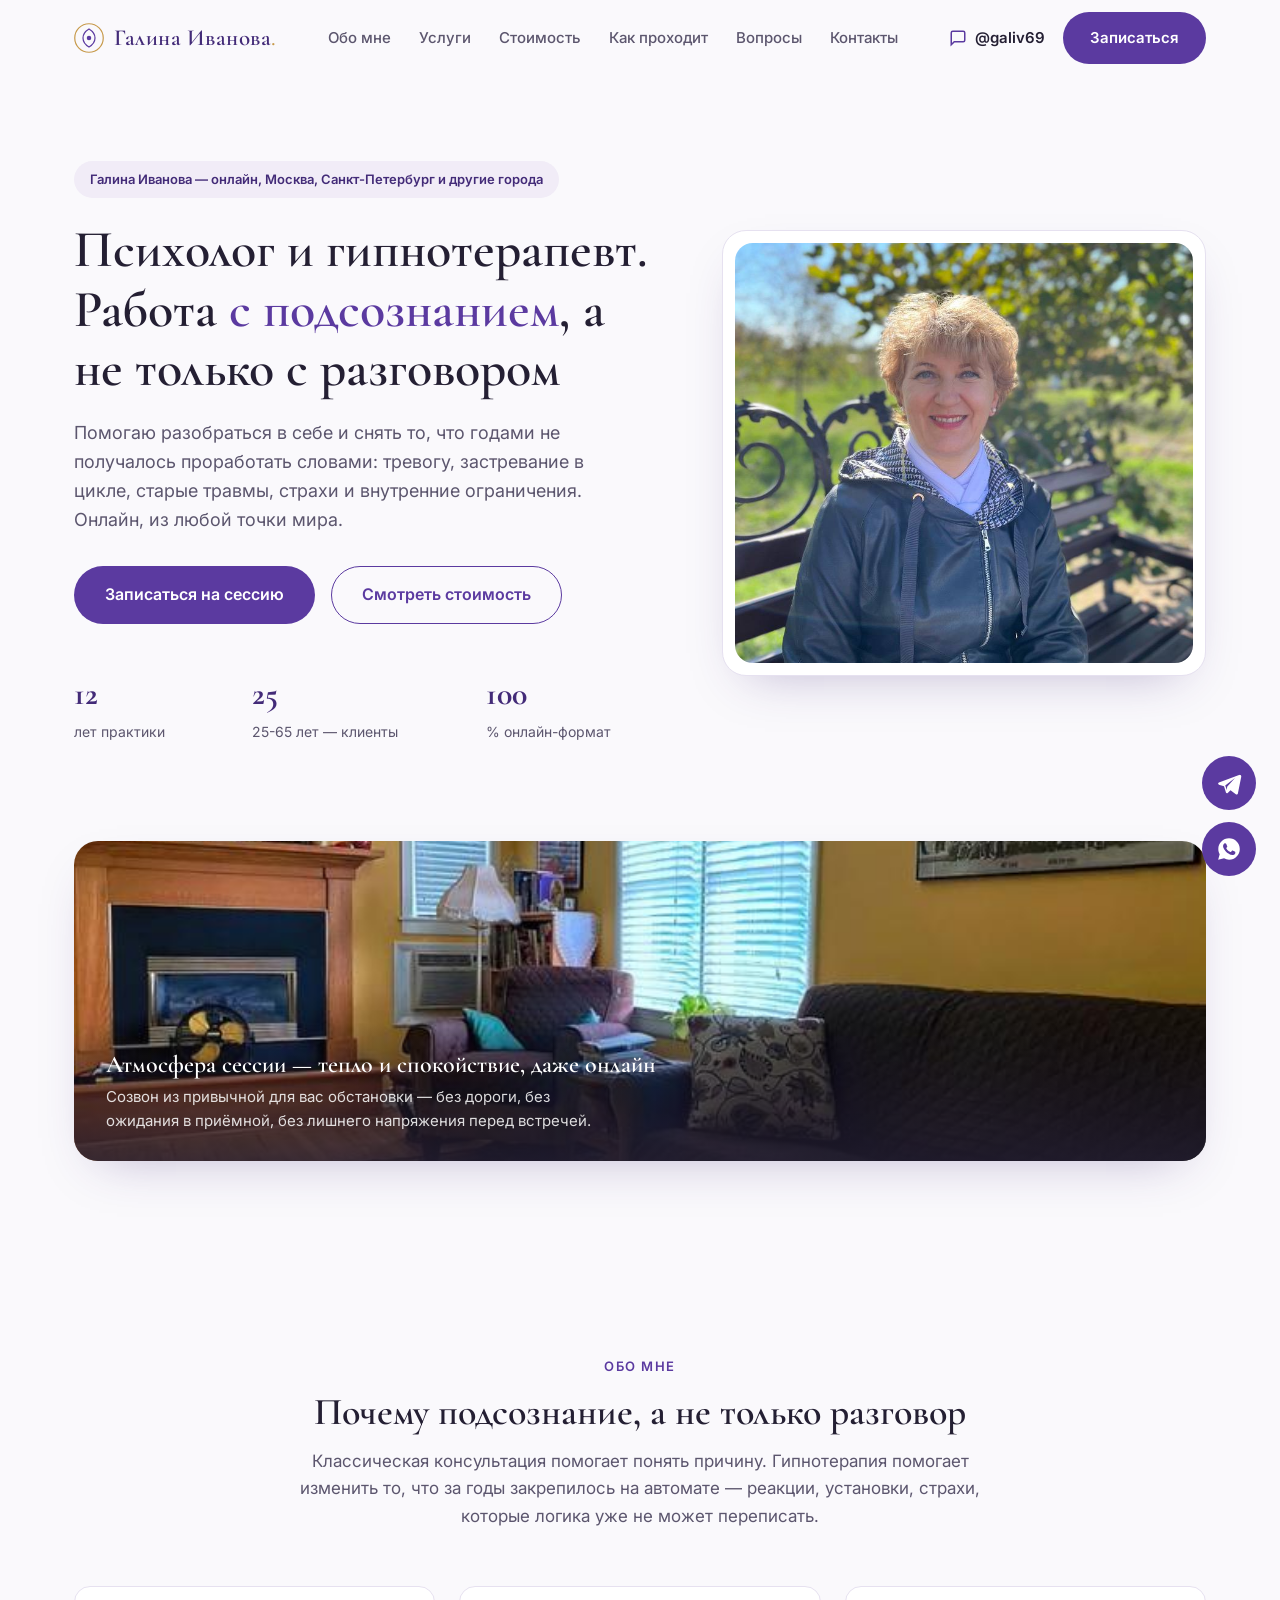
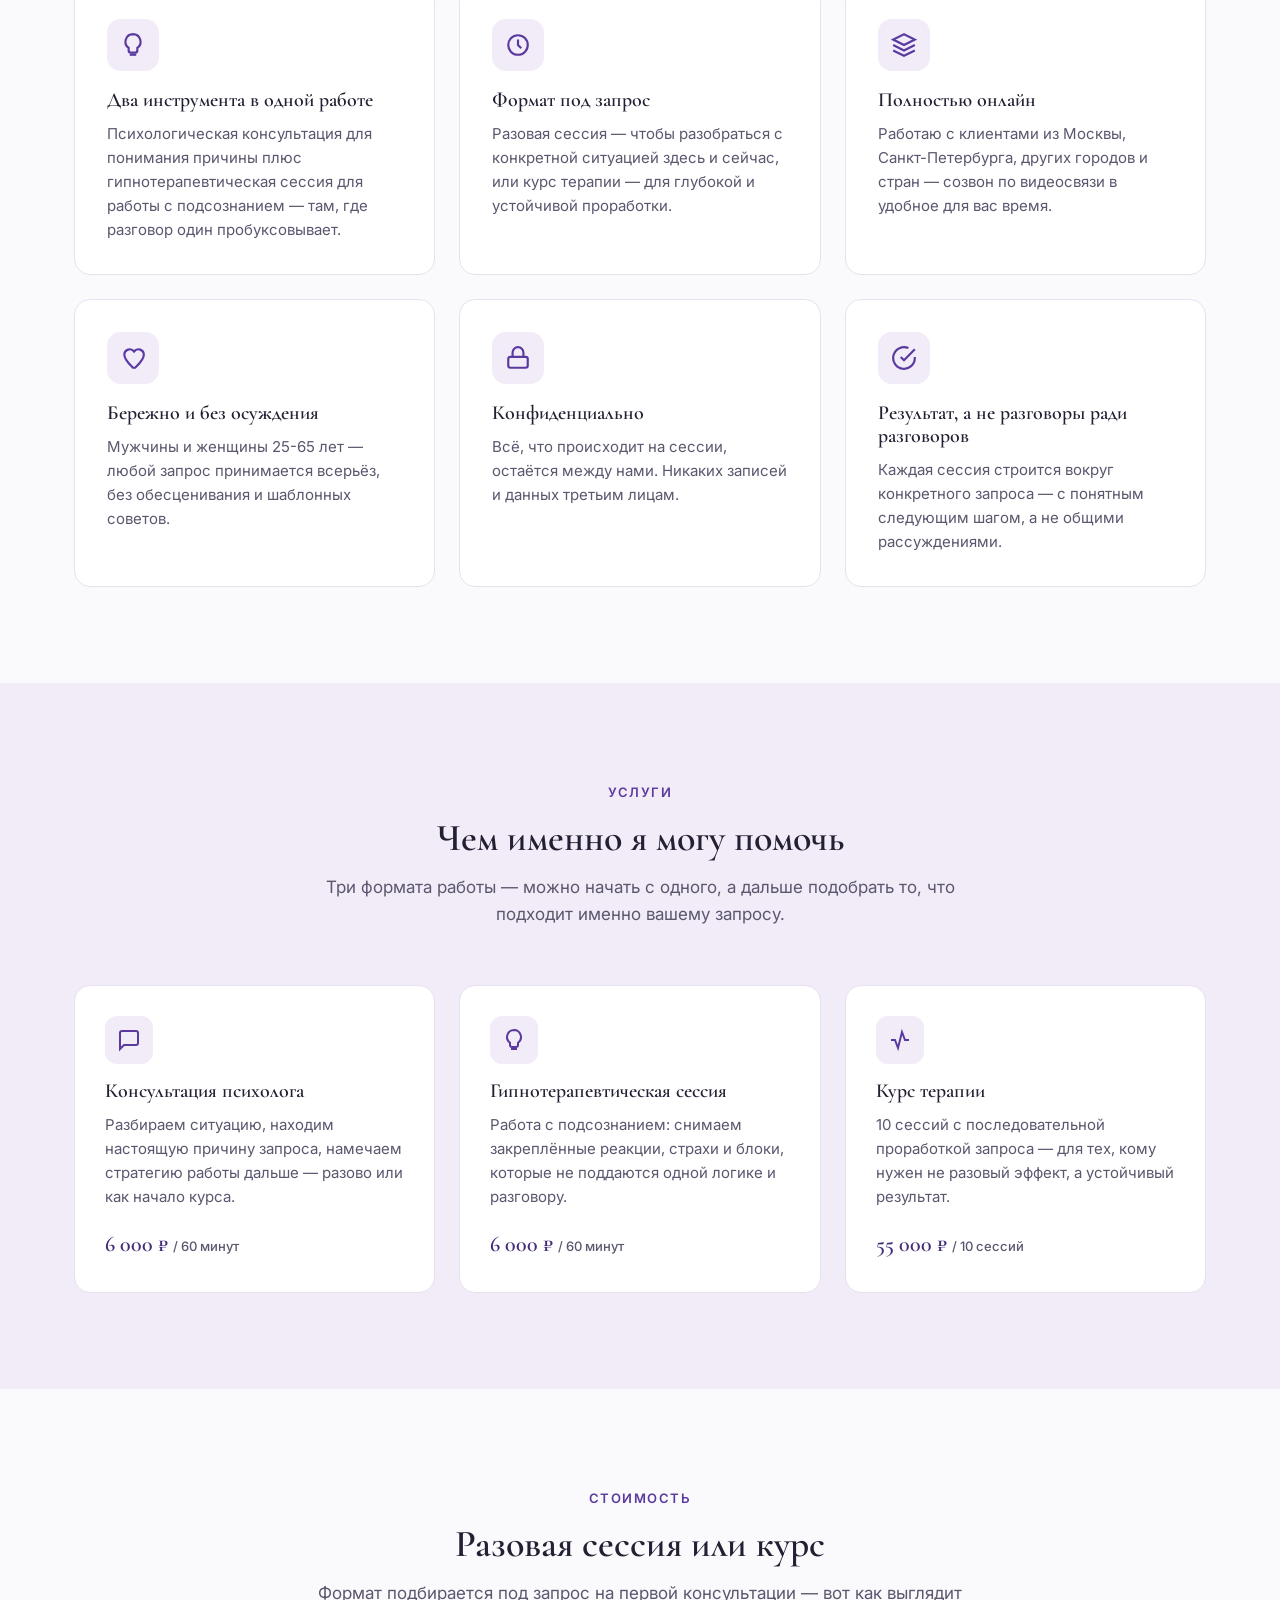
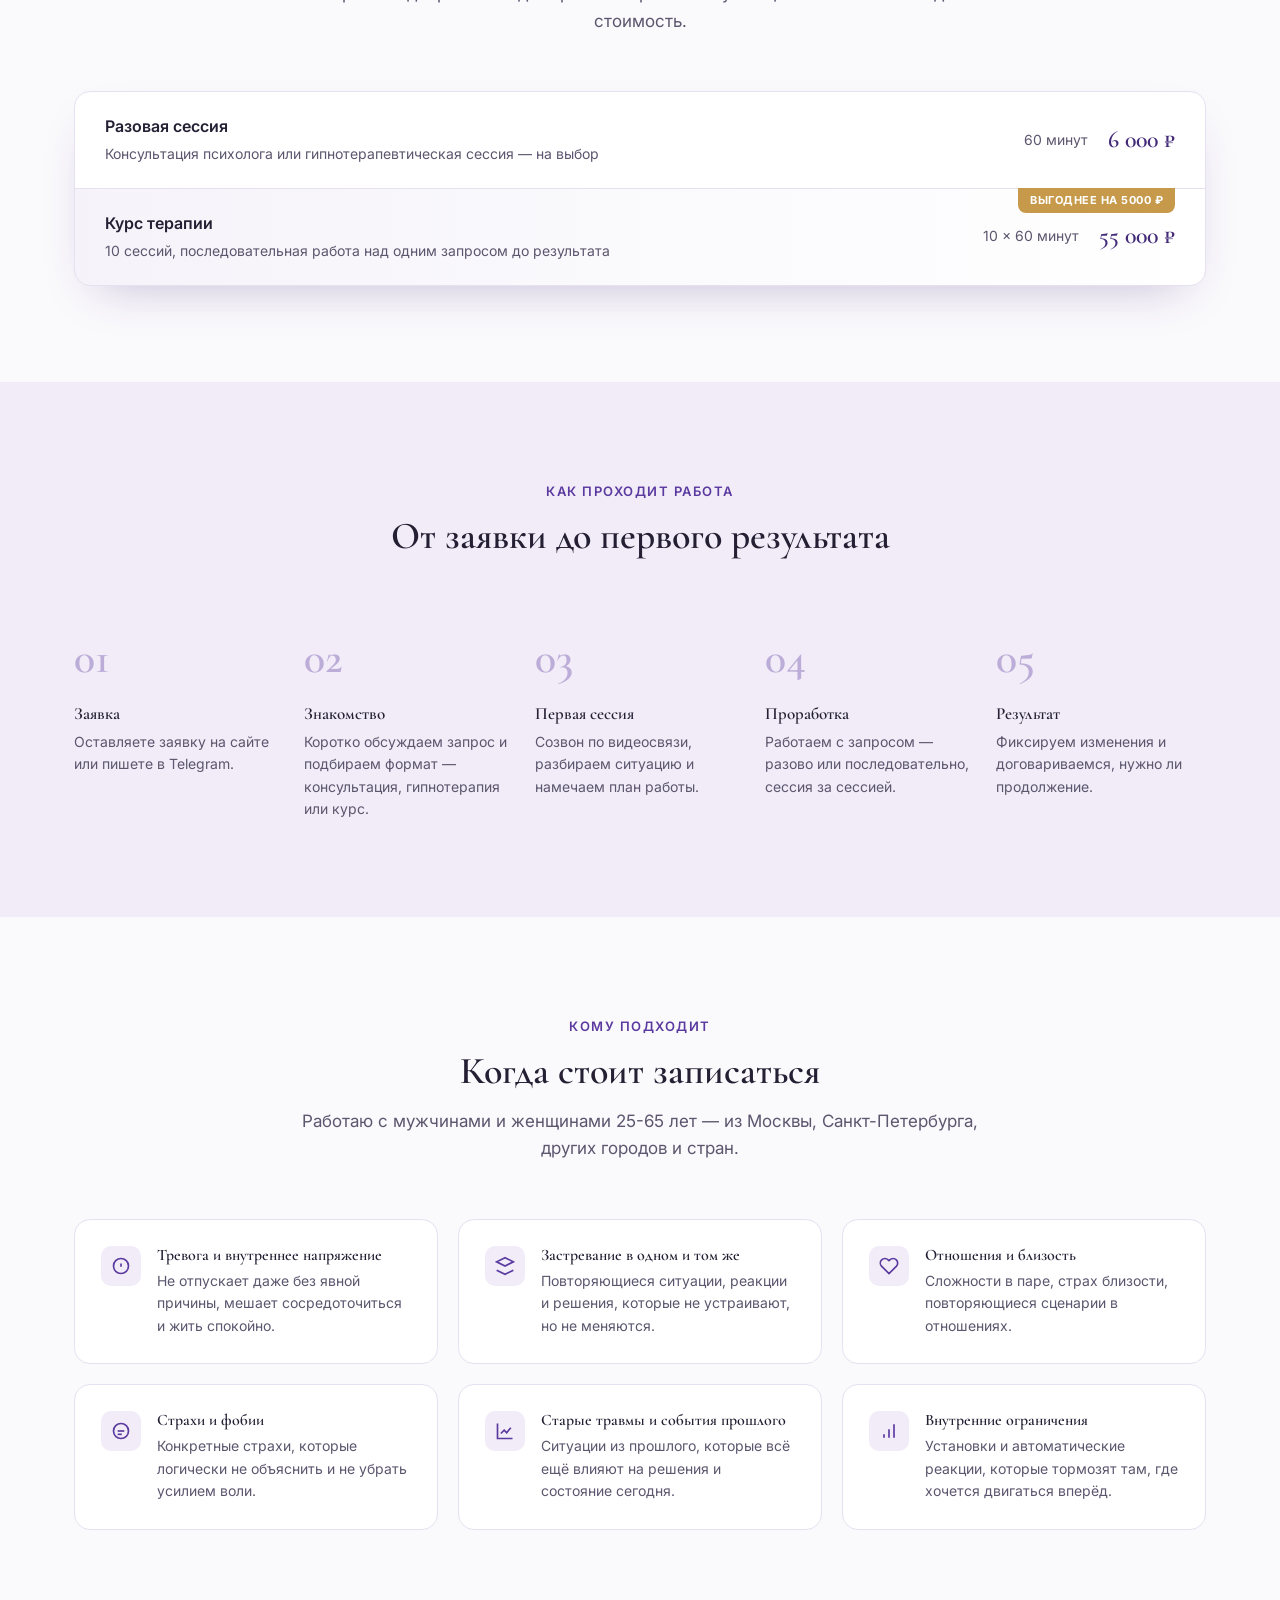
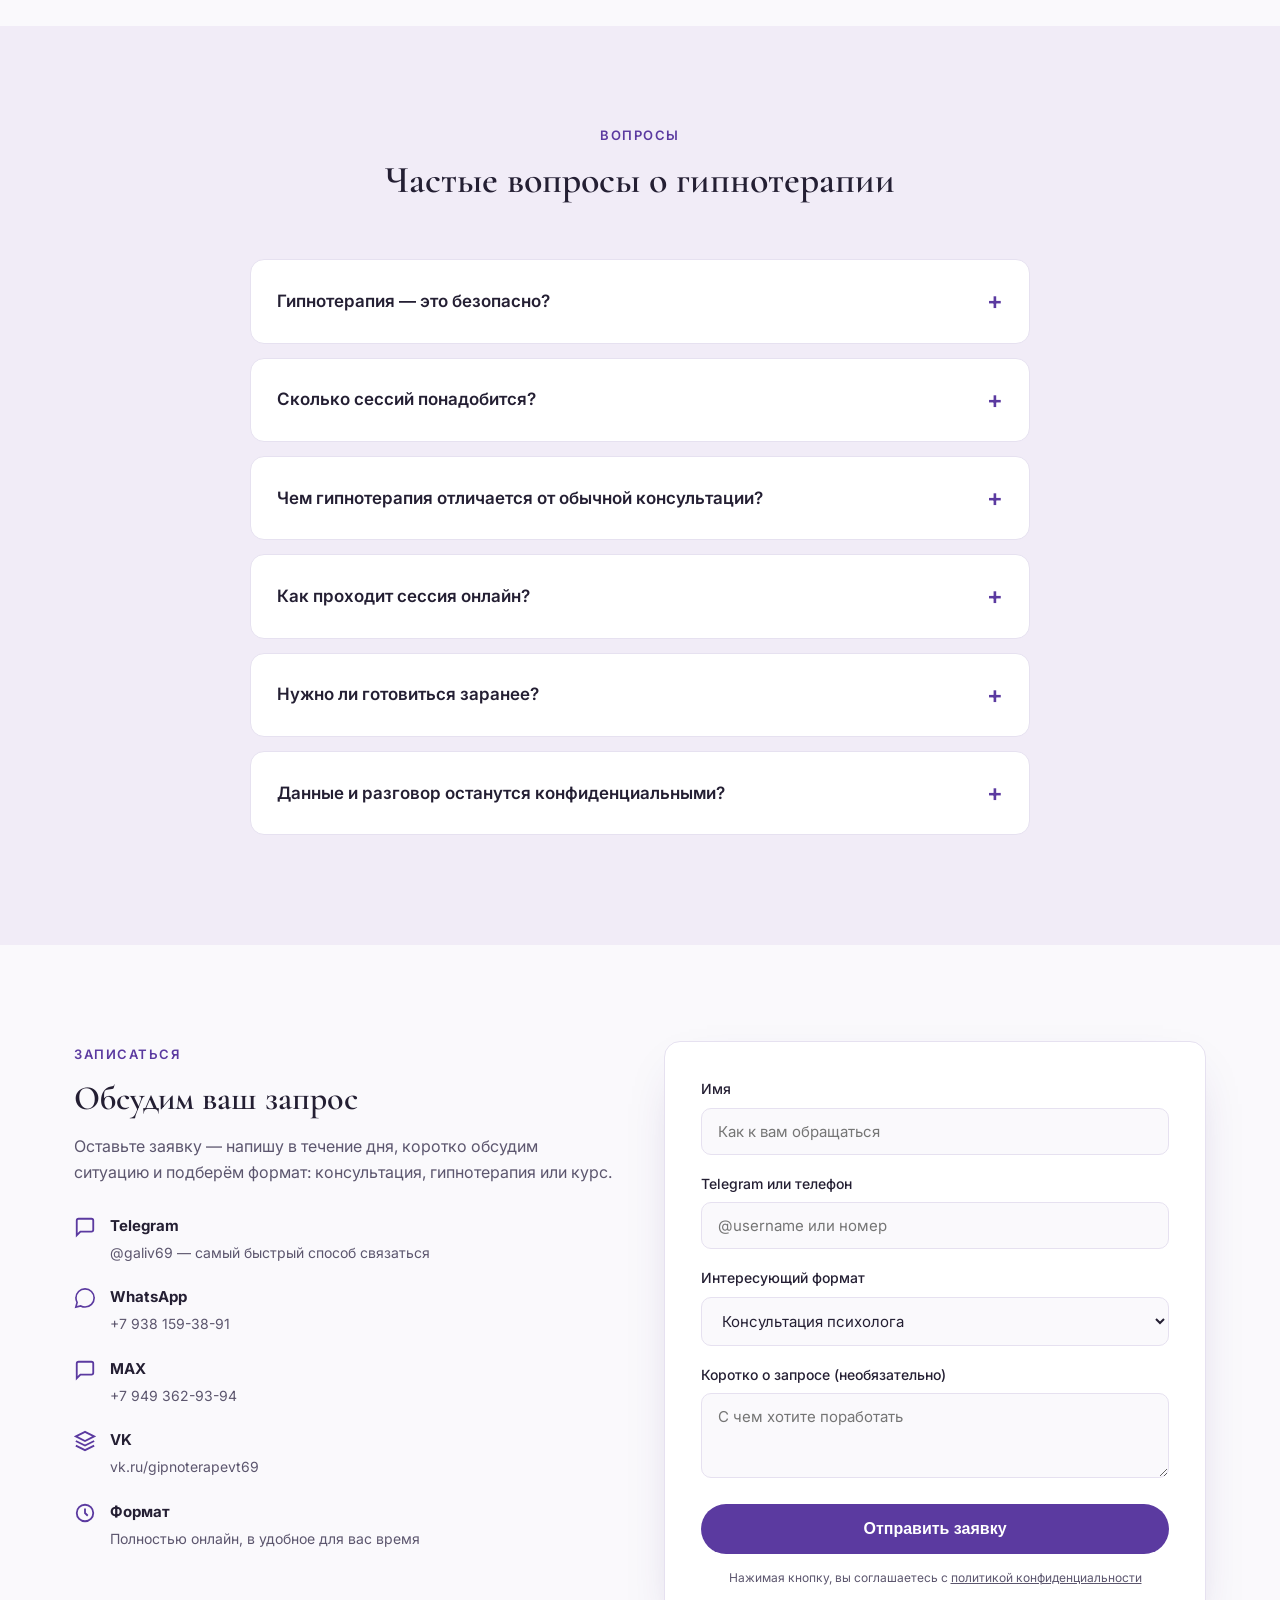
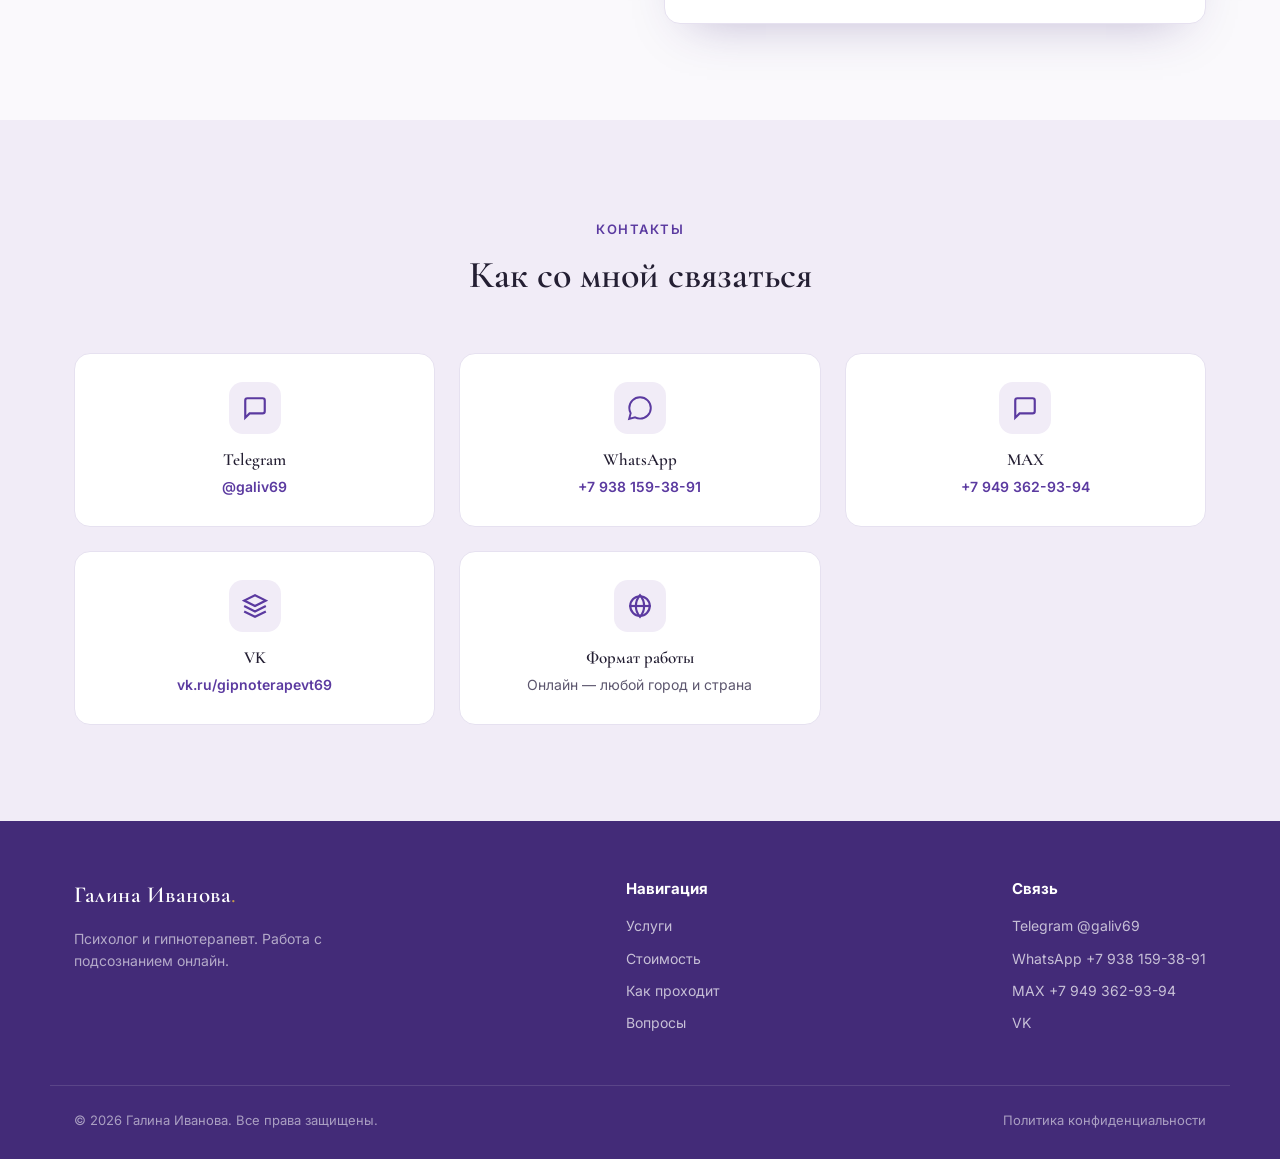
==== commit fbc88d86: "update: client name, real photo, cozy banner, WhatsApp/MAX contacts, FAQ wording" ====
--- a/index.html
+++ b/index.html
@@ -3,8 +3,8 @@
 <head>
 <meta charset="UTF-8">
 <meta name="viewport" content="width=device-width, initial-scale=1.0">
-<title>INSIDE — психолог, гипнотерапевт онлайн</title>
-<meta name="description" content="Консультации психолога и гипнотерапевтические сессии онлайн. Работа с подсознанием там, где разговор упирается в стену. Разовые сессии и курс терапии.">
+<title>ПСИХОЛОГ Иванова Галина — консультации и гипнотерапия онлайн</title>
+<meta name="description" content="Галина Иванова — психолог, гипнотерапевт. Консультации и гипнотерапевтические сессии онлайн. Работа с подсознанием там, где разговор упирается в стену. Разовые сессии и курс терапии.">
 <link rel="preconnect" href="https://fonts.googleapis.com">
 <link rel="preconnect" href="https://fonts.gstatic.com" crossorigin>
 <link href="https://fonts.googleapis.com/css2?family=Cormorant+Garamond:wght@500;600;700&family=Inter:wght@400;500;600;700;800&display=swap" rel="stylesheet">
@@ -20,7 +20,7 @@
         <path d="M20 8c-5 3-8 7-8 12s3 9 8 12c5-3 8-7 8-12s-3-9-8-12z" stroke="currentColor" stroke-width="1.6" style="color:#5b3aa0" fill="none"/>
         <circle cx="20" cy="20" r="3" fill="#5b3aa0"/>
       </svg>
-      <span class="logo__text">INSIDE<span class="logo__suffix">.</span></span>
+      <span class="logo__text">Галина Иванова<span class="logo__suffix">.</span></span>
     </a>
     <nav class="nav" id="nav">
       <a href="#about">Обо мне</a>
@@ -44,7 +44,7 @@
 <section class="hero">
   <div class="container hero__inner">
     <div>
-      <span class="hero__eyebrow">Онлайн — Москва, Санкт-Петербург и другие города</span>
+      <span class="hero__eyebrow">Галина Иванова — онлайн, Москва, Санкт-Петербург и другие города</span>
       <h1>Психолог и гипнотерапевт. Работа <em>с подсознанием</em>, а не только с разговором</h1>
       <p class="lead">Помогаю разобраться в себе и снять то, что годами не получалось проработать словами: тревогу, застревание в цикле, старые травмы, страхи и внутренние ограничения. Онлайн, из любой точки мира.</p>
       <div class="hero__cta">
@@ -52,24 +52,26 @@
         <a href="#prices" class="btn btn--ghost btn--lg">Смотреть стоимость</a>
       </div>
       <div class="hero__stats">
-        <div class="hero__stat"><b data-target="6">0</b><span>лет практики</span></div>
+        <div class="hero__stat"><b data-target="12">0</b><span>лет практики</span></div>
         <div class="hero__stat"><b data-target="25">0</b><span>25-65 лет — клиенты</span></div>
         <div class="hero__stat"><b data-target="100">0</b><span>% онлайн-формат</span></div>
       </div>
     </div>
     <div class="hero__card">
-      <div class="hero__art">
-        <svg viewBox="0 0 400 420" fill="none" xmlns="http://www.w3.org/2000/svg">
-          <rect width="400" height="420" rx="18" fill="#f1ecf7"/>
-          <circle cx="200" cy="180" r="120" fill="#e6ddf5"/>
-          <path d="M200 90c-38 22-62 54-62 90s24 68 62 90c38-22 62-54 62-90s-24-68-62-90z" fill="#5b3aa0" opacity="0.9"/>
-          <circle cx="200" cy="180" r="16" fill="#c79a4b"/>
-          <path d="M140 320c20-14 40-20 60-20s40 6 60 20" stroke="#5b3aa0" stroke-width="2" opacity="0.4"/>
-          <circle cx="90" cy="100" r="4" fill="#c79a4b" opacity="0.6"/>
-          <circle cx="320" cy="130" r="5" fill="#5b3aa0" opacity="0.5"/>
-          <circle cx="330" cy="300" r="3" fill="#c79a4b" opacity="0.6"/>
-          <circle cx="70" cy="290" r="4" fill="#5b3aa0" opacity="0.4"/>
-        </svg>
+      <div class="hero__art hero__art--photo">
+        <img src="img/galina.jpg" alt="Галина Иванова — психолог, гипнотерапевт">
+      </div>
+    </div>
+  </div>
+</section>
+
+<section class="section" style="padding:0 0 96px;">
+  <div class="container">
+    <div class="office-banner">
+      <img src="img/office-cozy.jpg" alt="Атмосфера сессии — тепло и спокойствие">
+      <div class="office-banner__text">
+        <h3>Атмосфера сессии — тепло и спокойствие, даже онлайн</h3>
+        <p>Созвон из привычной для вас обстановки — без дороги, без ожидания в приёмной, без лишнего напряжения перед встречей.</p>
       </div>
     </div>
   </div>
@@ -237,7 +239,7 @@
       <details class="faq__item"><summary>Гипнотерапия — это безопасно?</summary><p>Да. Это не эстрадный гипноз и не потеря контроля — вы всё осознаёте и слышите, находитесь в состоянии глубокого расслабления, в котором подсознание легче работает с изменениями.</p></details>
       <details class="faq__item"><summary>Сколько сессий понадобится?</summary><p>Зависит от запроса. Конкретную ситуацию иногда удаётся проработать за 1-3 сессии, для более глубоких и давних тем обычно нужен курс из 10 сессий.</p></details>
       <details class="faq__item"><summary>Чем гипнотерапия отличается от обычной консультации?</summary><p>Консультация работает с осознанным — разговором, анализом, стратегией. Гипнотерапия идёт глубже, к автоматическим реакциям и установкам, которые разговором не всегда достать.</p></details>
-      <details class="faq__item"><summary>Как проходит сессия онлайн?</summary><p>Созвон по видеосвязи в удобном для вас мессенджере, наушники и спокойное место — этого достаточно, разница с очным форматом минимальна.</p></details>
+      <details class="faq__item"><summary>Как проходит сессия онлайн?</summary><p>Созвон по видеосвязи в удобном для вас мессенджере, наушники и спокойное место — этого достаточно. Это удобнее, чем встреча в кабинете: вам никуда не надо ехать, вы находитесь в привычной для себя обстановке.</p></details>
       <details class="faq__item"><summary>Нужно ли готовиться заранее?</summary><p>Специальной подготовки не нужно. Перед первой встречей коротко обсудим запрос, чтобы сессия была сфокусированной.</p></details>
       <details class="faq__item"><summary>Данные и разговор останутся конфиденциальными?</summary><p>Да, всё, что обсуждается на сессиях, не передаётся третьим лицам ни в каком виде.</p></details>
     </div>
@@ -253,6 +255,14 @@
       <div class="form-info__item">
         <svg viewBox="0 0 24 24" fill="none" stroke="currentColor" stroke-width="2"><path d="M21 15a2 2 0 0 1-2 2H7l-4 4V5a2 2 0 0 1 2-2h14a2 2 0 0 1 2 2z"/></svg>
         <div><b>Telegram</b><span>@galiv69 — самый быстрый способ связаться</span></div>
+      </div>
+      <div class="form-info__item">
+        <svg viewBox="0 0 24 24" fill="none" stroke="currentColor" stroke-width="1.8"><path d="M12.04 2C6.58 2 2.13 6.45 2.13 11.91c0 1.75.46 3.39 1.26 4.83L2 22l5.42-1.36a9.87 9.87 0 0 0 4.62 1.18h.01c5.46 0 9.91-4.45 9.91-9.91S17.5 2 12.04 2z"/></svg>
+        <div><b>WhatsApp</b><span>+7 938 159-38-91</span></div>
+      </div>
+      <div class="form-info__item">
+        <svg viewBox="0 0 24 24" fill="none" stroke="currentColor" stroke-width="2"><path d="M21 15a2 2 0 0 1-2 2H7l-4 4V5a2 2 0 0 1 2-2h14a2 2 0 0 1 2 2z"/></svg>
+        <div><b>MAX</b><span>+7 949 362-93-94</span></div>
       </div>
       <div class="form-info__item">
         <svg viewBox="0 0 24 24" fill="none" stroke="currentColor" stroke-width="2"><path d="M12 2 2 7l10 5 10-5-10-5z"/><path d="M2 17l10 5 10-5"/><path d="M2 12l10 5 10-5"/></svg>
@@ -305,6 +315,16 @@
         <p><a href="https://t.me/galiv69">@galiv69</a></p>
       </div>
       <div class="contact-card">
+        <div class="contact-card__icon"><svg viewBox="0 0 24 24" fill="none" stroke="currentColor" stroke-width="1.8"><path d="M12.04 2C6.58 2 2.13 6.45 2.13 11.91c0 1.75.46 3.39 1.26 4.83L2 22l5.42-1.36a9.87 9.87 0 0 0 4.62 1.18h.01c5.46 0 9.91-4.45 9.91-9.91S17.5 2 12.04 2z"/></svg></div>
+        <h3>WhatsApp</h3>
+        <p><a href="https://wa.me/79381593891" target="_blank" rel="noopener">+7 938 159-38-91</a></p>
+      </div>
+      <div class="contact-card">
+        <div class="contact-card__icon"><svg viewBox="0 0 24 24" fill="none" stroke="currentColor" stroke-width="2"><path d="M21 15a2 2 0 0 1-2 2H7l-4 4V5a2 2 0 0 1 2-2h14a2 2 0 0 1 2 2z"/></svg></div>
+        <h3>MAX</h3>
+        <p><a href="tel:+79493629394">+7 949 362-93-94</a></p>
+      </div>
+      <div class="contact-card">
         <div class="contact-card__icon"><svg viewBox="0 0 24 24" fill="none" stroke="currentColor" stroke-width="2"><path d="M12 2 2 7l10 5 10-5-10-5z"/><path d="M2 17l10 5 10-5"/><path d="M2 12l10 5 10-5"/></svg></div>
         <h3>VK</h3>
         <p><a href="https://vk.ru/gipnoterapevt69" target="_blank" rel="noopener">vk.ru/gipnoterapevt69</a></p>
@@ -321,7 +341,7 @@
 <footer class="footer">
   <div class="container footer__inner">
     <div>
-      <span class="logo__text">INSIDE<span class="logo__suffix" style="color:#c79a4b;">.</span></span>
+      <span class="logo__text">Галина Иванова<span class="logo__suffix" style="color:#c79a4b;">.</span></span>
       <p style="margin-top:14px; max-width:260px; font-size:14px; color:rgba(255,255,255,0.6);">Психолог и гипнотерапевт. Работа с подсознанием онлайн.</p>
     </div>
     <div class="footer__col">
@@ -334,11 +354,13 @@
     <div class="footer__col">
       <h4>Связь</h4>
       <a href="https://t.me/galiv69">Telegram @galiv69</a>
+      <a href="https://wa.me/79381593891" target="_blank" rel="noopener">WhatsApp +7 938 159-38-91</a>
+      <a href="tel:+79493629394">MAX +7 949 362-93-94</a>
       <a href="https://vk.ru/gipnoterapevt69" target="_blank" rel="noopener">VK</a>
     </div>
   </div>
   <div class="container footer__bottom">
-    <span>© <span id="year"></span> INSIDE. Все права защищены.</span>
+    <span>© <span id="year"></span> Галина Иванова. Все права защищены.</span>
     <a href="privacy.html">Политика конфиденциальности</a>
   </div>
 </footer>
@@ -347,6 +369,9 @@
   <a href="https://t.me/galiv69" target="_blank" rel="noopener" aria-label="Telegram">
     <svg viewBox="0 0 24 24" fill="currentColor"><path d="M21.9 4.3 2.7 11.6c-1 .4-1 1.5 0 1.9l4.7 1.5 1.8 5.8c.2.7 1.1.9 1.6.4l2.6-2.5 4.9 3.6c.7.5 1.7.1 1.9-.7l3.1-15.4c.2-1-.7-1.7-1.4-1.4zM8.5 14.3l9-6.9-7.2 8-.3 3.1z"/></svg>
   </a>
+  <a href="https://wa.me/79381593891" target="_blank" rel="noopener" aria-label="WhatsApp">
+    <svg viewBox="0 0 24 24" fill="currentColor"><path d="M12.04 2C6.58 2 2.13 6.45 2.13 11.91c0 1.75.46 3.39 1.26 4.83L2 22l5.42-1.36a9.87 9.87 0 0 0 4.62 1.18h.01c5.46 0 9.91-4.45 9.91-9.91S17.5 2 12.04 2zm5.81 14.06c-.24.68-1.38 1.32-1.9 1.4-.5.08-1.11.11-1.79-.11-.41-.13-.94-.31-1.62-.6-2.85-1.23-4.71-4.09-4.85-4.28-.14-.19-1.16-1.54-1.16-2.94s.73-2.09.99-2.38c.26-.28.57-.35.76-.35.19 0 .38 0 .55.01.18.01.41-.07.64.49.24.57.81 1.97.88 2.11.07.14.12.31.02.5-.09.19-.14.31-.28.48-.14.17-.29.37-.42.5-.14.14-.28.29-.12.57.16.28.71 1.17 1.52 1.9 1.05.94 1.93 1.23 2.21 1.37.28.14.44.12.6-.07.16-.19.68-.79.87-1.06.19-.28.37-.23.62-.14.26.09 1.63.77 1.91.91.28.14.47.21.54.33.07.12.07.68-.17 1.36z"/></svg>
+  </a>
 </div>
 
 <script src="script.js"></script>
--- a/styles.css
+++ b/styles.css
@@ -130,6 +130,18 @@
 .hero__card { background: var(--card); border-radius: 24px; padding: 12px; box-shadow: var(--shadow); border: 1px solid var(--border); }
 .hero__art { width: 100%; height: 420px; border-radius: 18px; overflow: hidden; }
 .hero__art svg { width: 100%; height: 100%; display: block; }
+.hero__art--photo img { width: 100%; height: 100%; object-fit: cover; display: block; }
+
+.office-banner { position: relative; border-radius: 24px; overflow: hidden; box-shadow: var(--shadow); }
+.office-banner img { width: 100%; height: 320px; object-fit: cover; display: block; }
+.office-banner__text { position: absolute; left: 0; right: 0; bottom: 0; padding: 28px 32px; background: linear-gradient(0deg, rgba(36,31,51,0.82), rgba(36,31,51,0)); }
+.office-banner__text h3 { color: #fff; font-size: 24px; margin-bottom: 6px; }
+.office-banner__text p { color: rgba(255,255,255,0.85); font-size: 15px; max-width: 520px; }
+@media (max-width: 900px) {
+  .office-banner img { height: 260px; }
+  .office-banner__text { padding: 20px; }
+  .office-banner__text h3 { font-size: 19px; }
+}
 
 /* ADVANTAGES */
 .adv-grid { display: grid; grid-template-columns: repeat(3, 1fr); gap: 24px; }
@@ -235,6 +247,60 @@
 /* REVEAL */
 .reveal { }
 
+/* DOC PAGES (materials, scripts, presentation, outreach) */
+.tag { display: inline-block; font-size: 13px; font-weight: 600; letter-spacing: 1px; text-transform: uppercase; color: var(--accent); background: var(--bg-alt); padding: 7px 14px; border-radius: 999px; }
+.doc-header { position: sticky; top: 0; z-index: 100; background: rgba(250, 249, 252, 0.92); backdrop-filter: blur(12px); border-bottom: 1px solid var(--border); }
+.doc-bar { display: flex; align-items: center; justify-content: space-between; gap: 24px; height: 76px; }
+.doc-bar__actions { display: flex; align-items: center; gap: 14px; }
+
+.doc-hero { padding: 64px 0 40px; }
+.doc-hero .tag { margin-bottom: 16px; }
+.doc-hero h1 { font-size: 36px; margin-bottom: 16px; }
+.doc-hero p { color: var(--ink-soft); font-size: 16px; max-width: 640px; }
+
+.doc-section { padding: 0 0 70px; }
+.doc-section h2 { font-size: 24px; margin: 0 0 18px; }
+.doc-section h2:not(:first-child) { margin-top: 44px; }
+
+.script-block { background: var(--card); border: 1px solid var(--border); border-radius: var(--radius); padding: 24px 26px; margin-bottom: 16px; }
+.script-block h3 { font-size: 17px; margin-bottom: 12px; color: var(--accent-dark); font-family: var(--ff-head); }
+.script-block p { color: var(--ink); font-size: 14.5px; margin-bottom: 10px; }
+.script-block p:last-child { margin-bottom: 0; }
+.script-block .who { color: var(--ink-soft); font-weight: 600; }
+
+.material-grid { display: grid; grid-template-columns: repeat(3, 1fr); gap: 24px; margin-top: 8px; }
+.material-card { background: var(--card); border: 1px solid var(--border); border-radius: var(--radius); padding: 28px; display: flex; flex-direction: column; gap: 14px; }
+.material-card__icon { width: 44px; height: 44px; border-radius: 12px; background: var(--bg-alt); display: flex; align-items: center; justify-content: center; }
+.material-card__icon svg { width: 22px; height: 22px; color: var(--accent); }
+.material-card h3 { font-size: 19px; }
+.material-card p { color: var(--ink-soft); font-size: 14px; flex-grow: 1; }
+
+.calc-box { background: var(--card); border: 1px solid var(--border); border-radius: var(--radius); padding: 26px; margin-bottom: 16px; }
+.calc-box h3 { font-size: 17px; margin-bottom: 14px; }
+.calc-row { display: flex; justify-content: space-between; padding: 10px 0; border-bottom: 1px solid var(--border); font-size: 14px; color: var(--ink-soft); }
+.calc-row:last-child { border-bottom: none; }
+.calc-row b { color: var(--ink); }
+.calc-total { display: flex; justify-content: space-between; padding-top: 14px; font-size: 17px; font-weight: 700; }
+.calc-total b { color: var(--accent-dark); }
+
+.usp-grid { display: grid; grid-template-columns: repeat(3, 1fr); gap: 20px; margin-bottom: 8px; }
+.usp { background: var(--card); border: 1px solid var(--border); border-radius: var(--radius); padding: 22px; text-align: center; }
+.usp__num { font-family: var(--ff-head); font-size: 30px; color: var(--accent-dark); font-weight: 700; display: block; margin-bottom: 8px; }
+.usp p { color: var(--ink-soft); font-size: 13.5px; }
+
+.doc-price-table { background: var(--card); border: 1px solid var(--border); border-radius: var(--radius); overflow: hidden; margin-bottom: 8px; }
+.doc-price-row { display: grid; grid-template-columns: 1fr 1.6fr auto; gap: 16px; align-items: center; padding: 16px 22px; border-bottom: 1px solid var(--border); font-size: 14px; }
+.doc-price-row:last-child { border-bottom: none; }
+.doc-price-row--head { background: var(--bg-alt); font-weight: 600; font-size: 13px; text-transform: uppercase; letter-spacing: 0.5px; color: var(--ink-soft); }
+.doc-price-row span:last-child { font-weight: 600; color: var(--accent-dark); text-align: right; white-space: nowrap; }
+.doc-price-row .ok { color: var(--gold); }
+
+@media (max-width: 900px) {
+  .material-grid, .usp-grid { grid-template-columns: 1fr; }
+  .doc-price-row { grid-template-columns: 1fr; text-align: left; gap: 4px; }
+  .doc-price-row span:last-child { text-align: left; }
+}
+
 /* RESPONSIVE */
 @media (max-width: 1180px) {
   .nav { gap: 18px; }
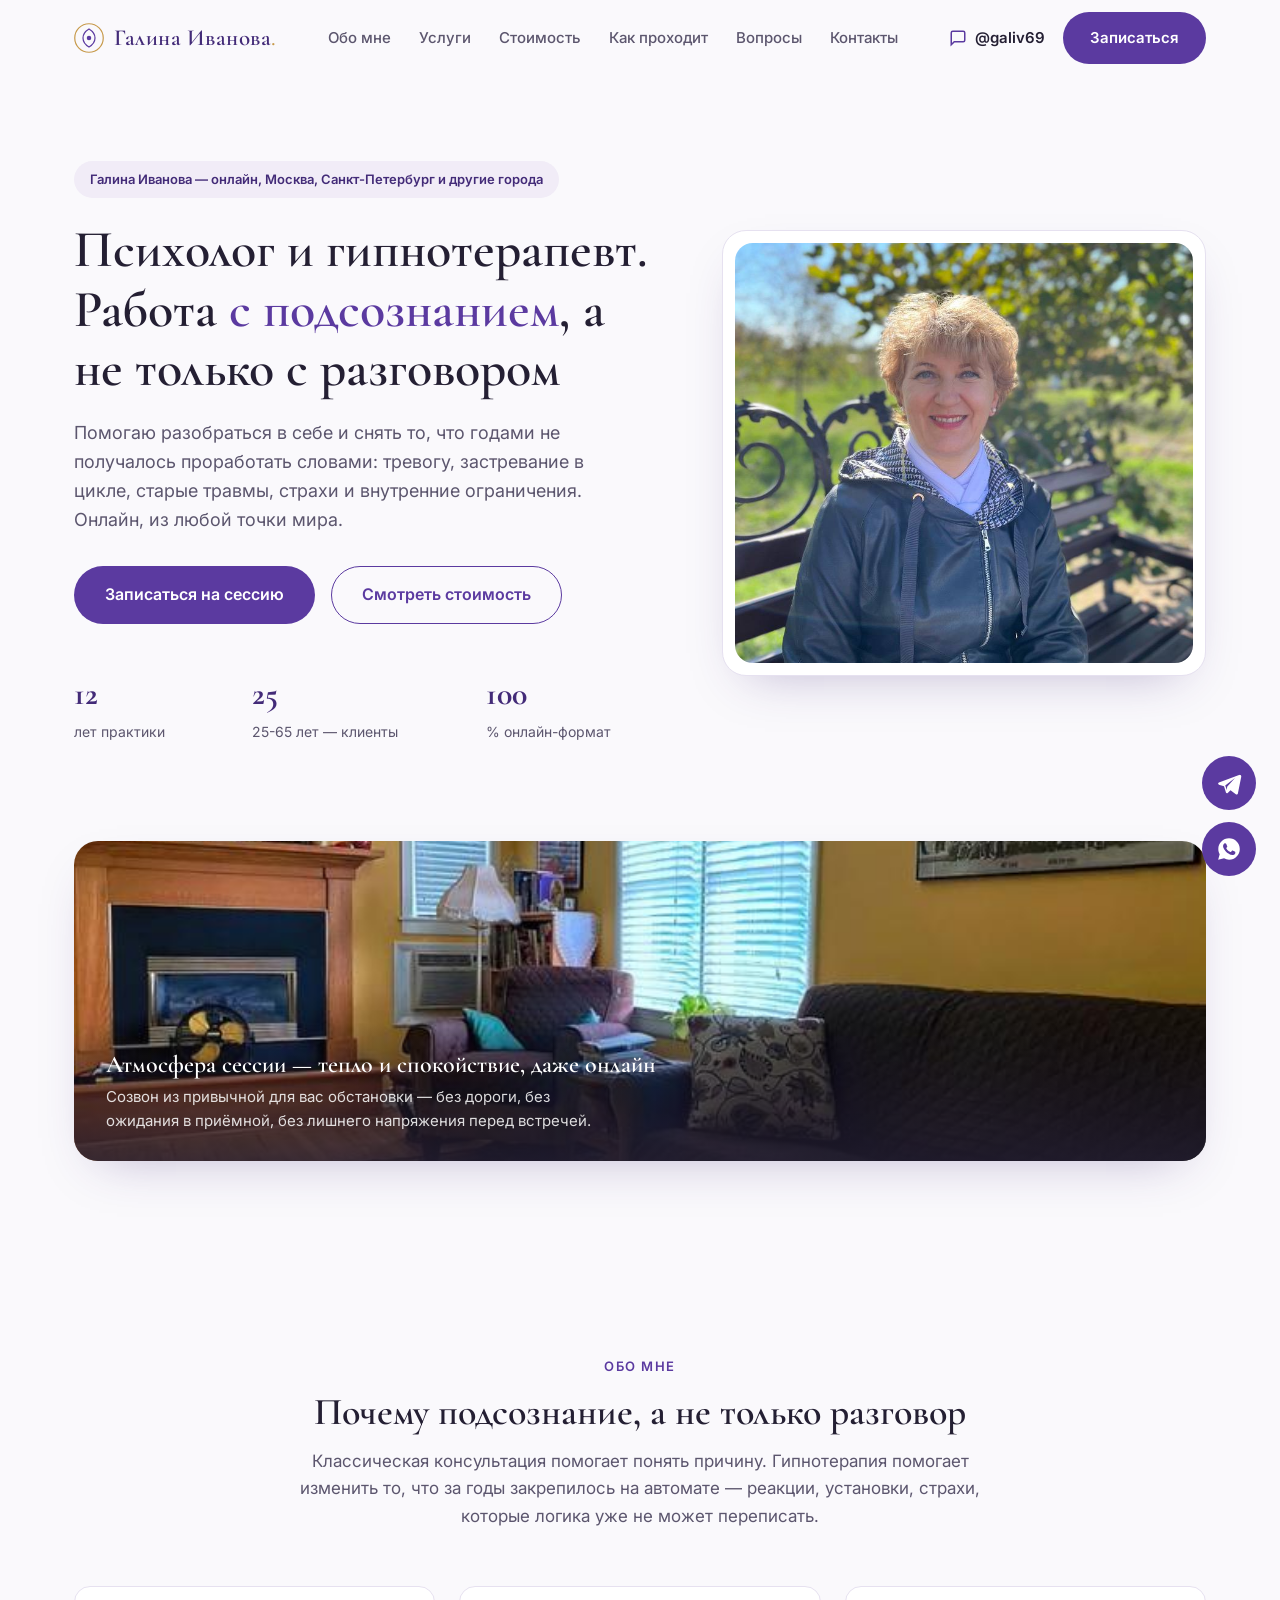
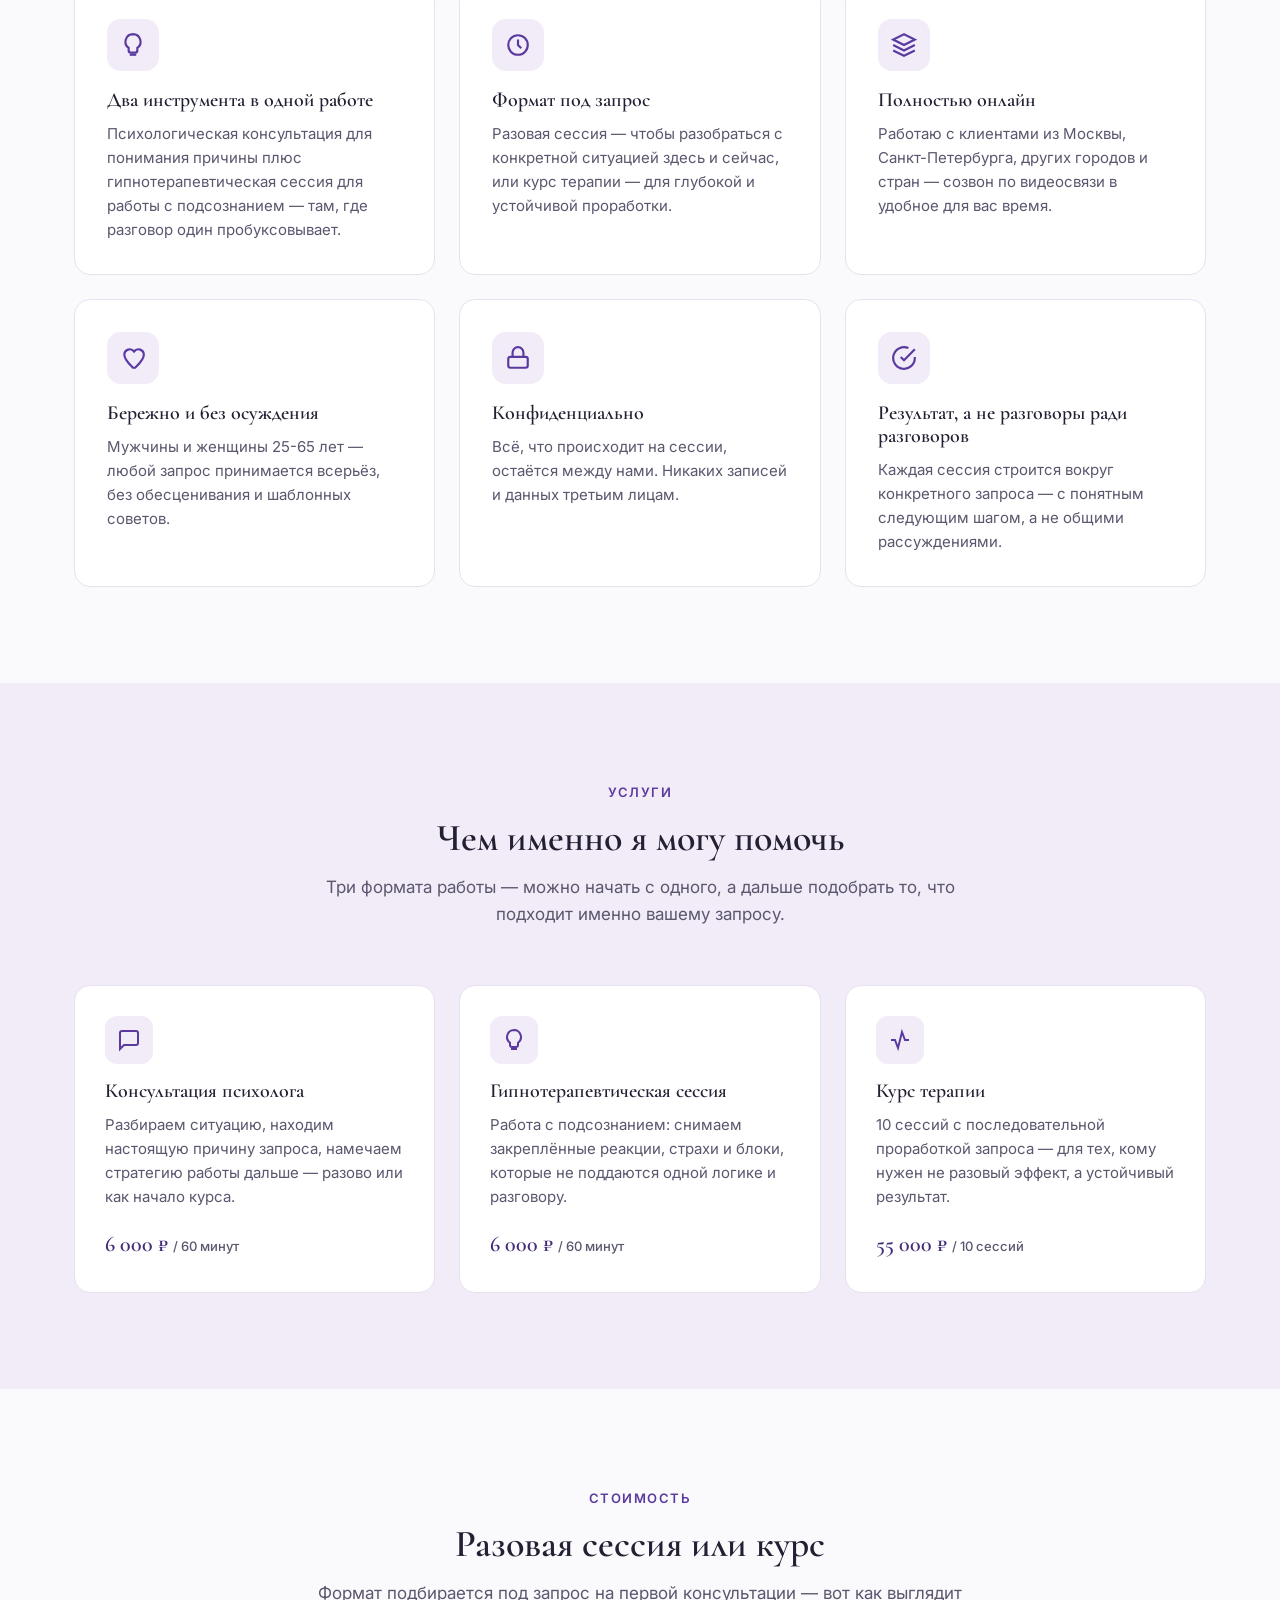
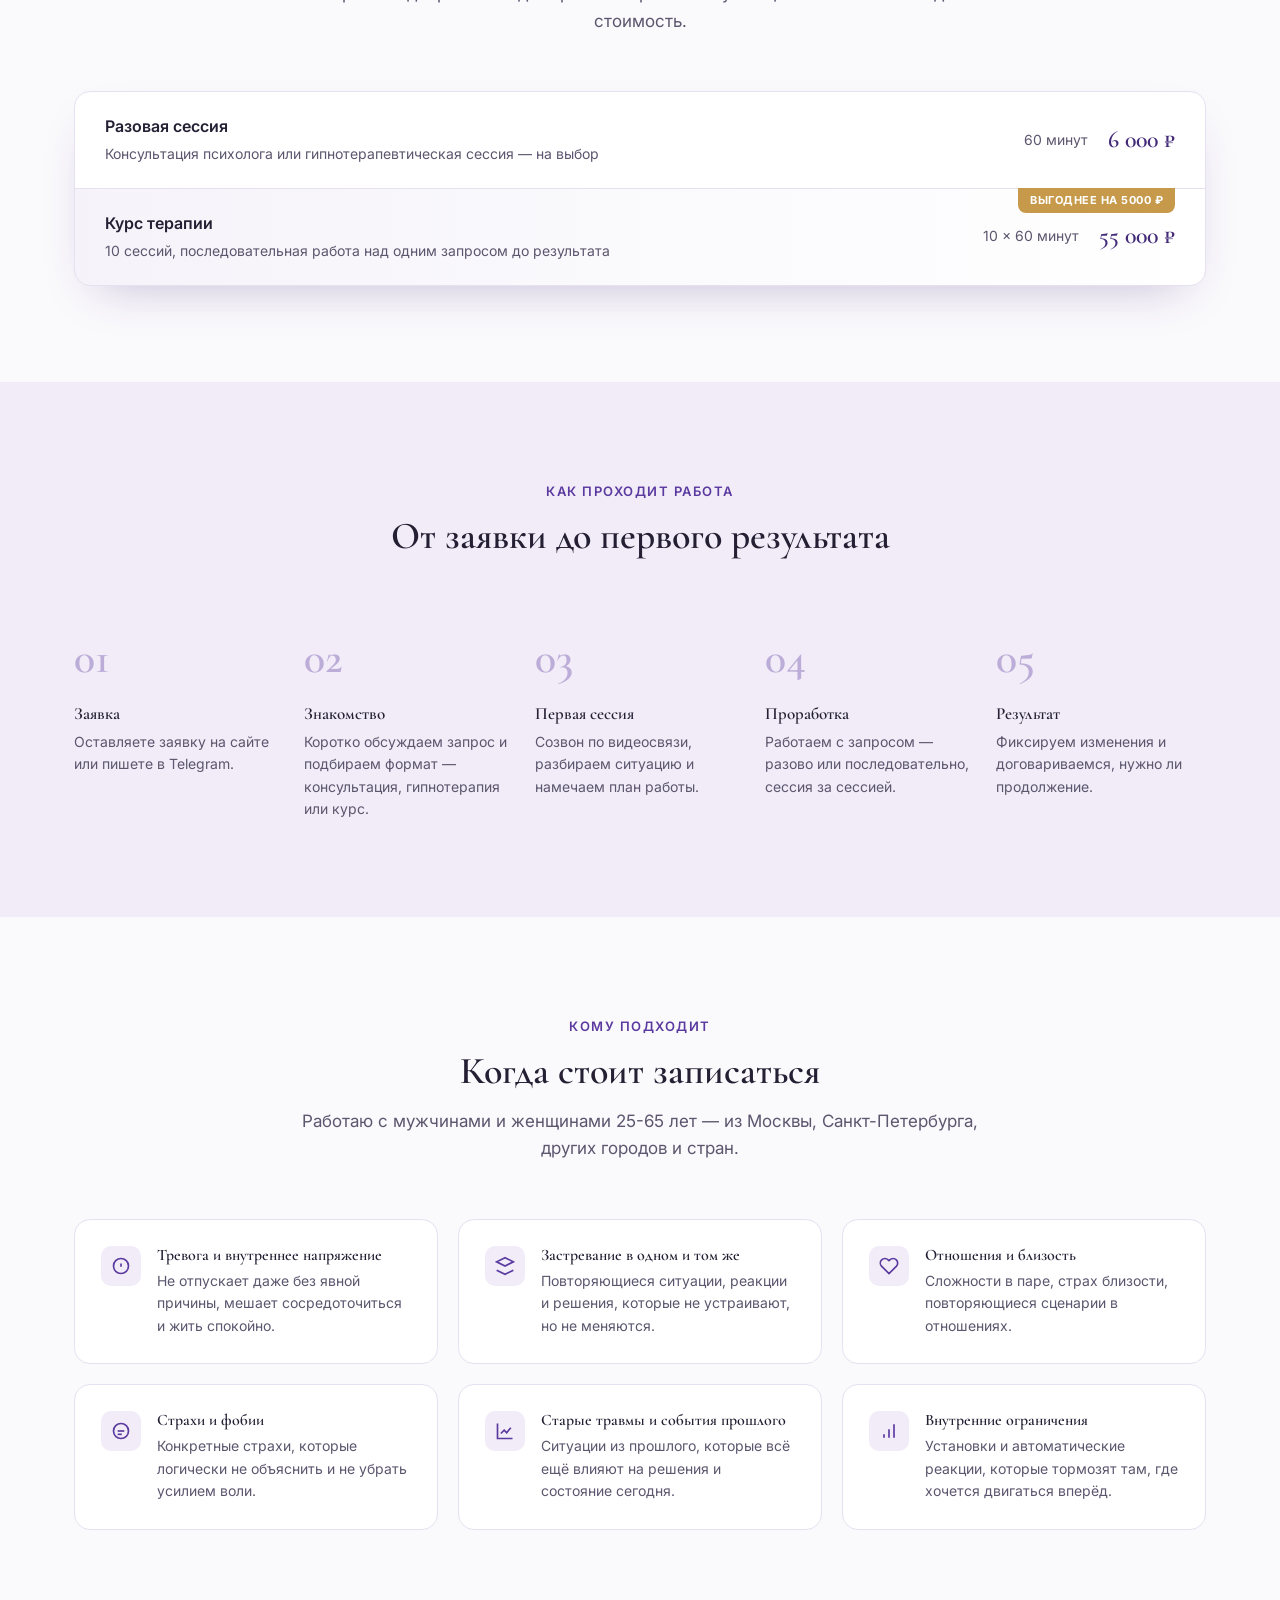
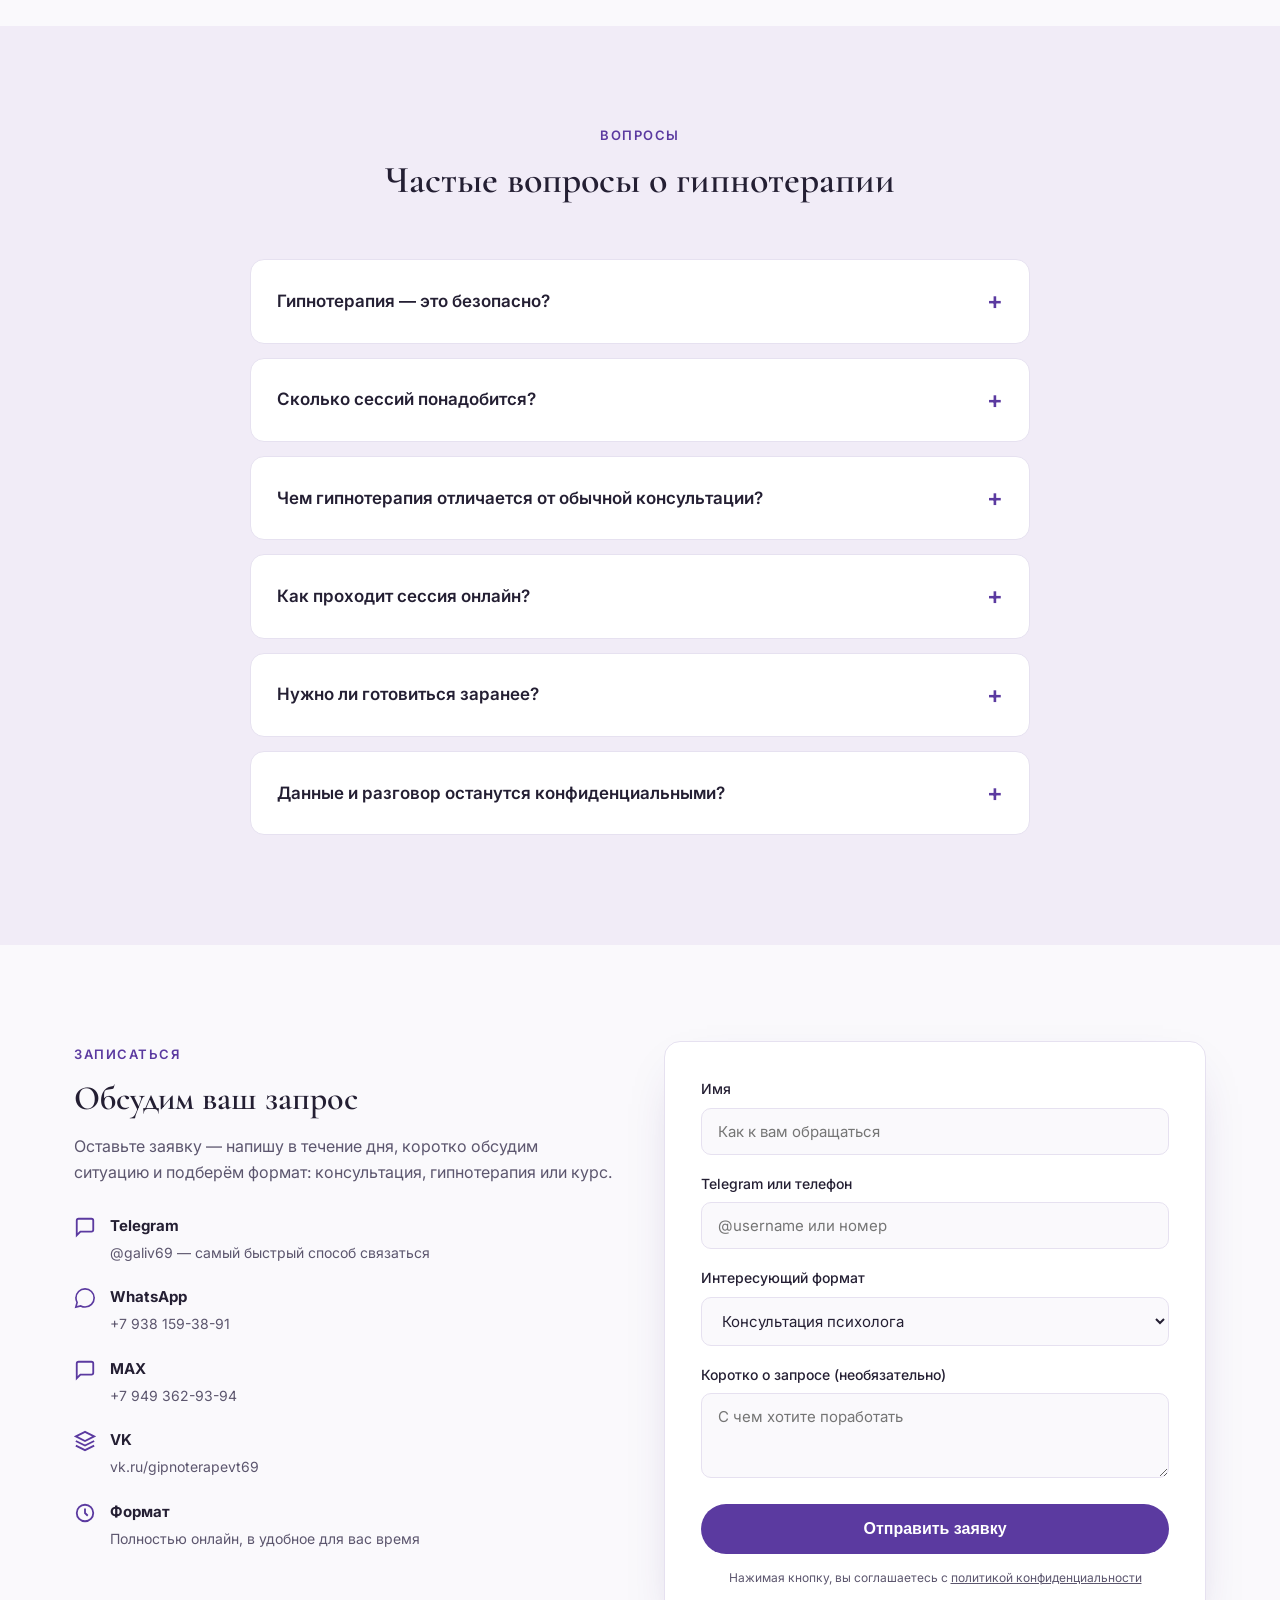
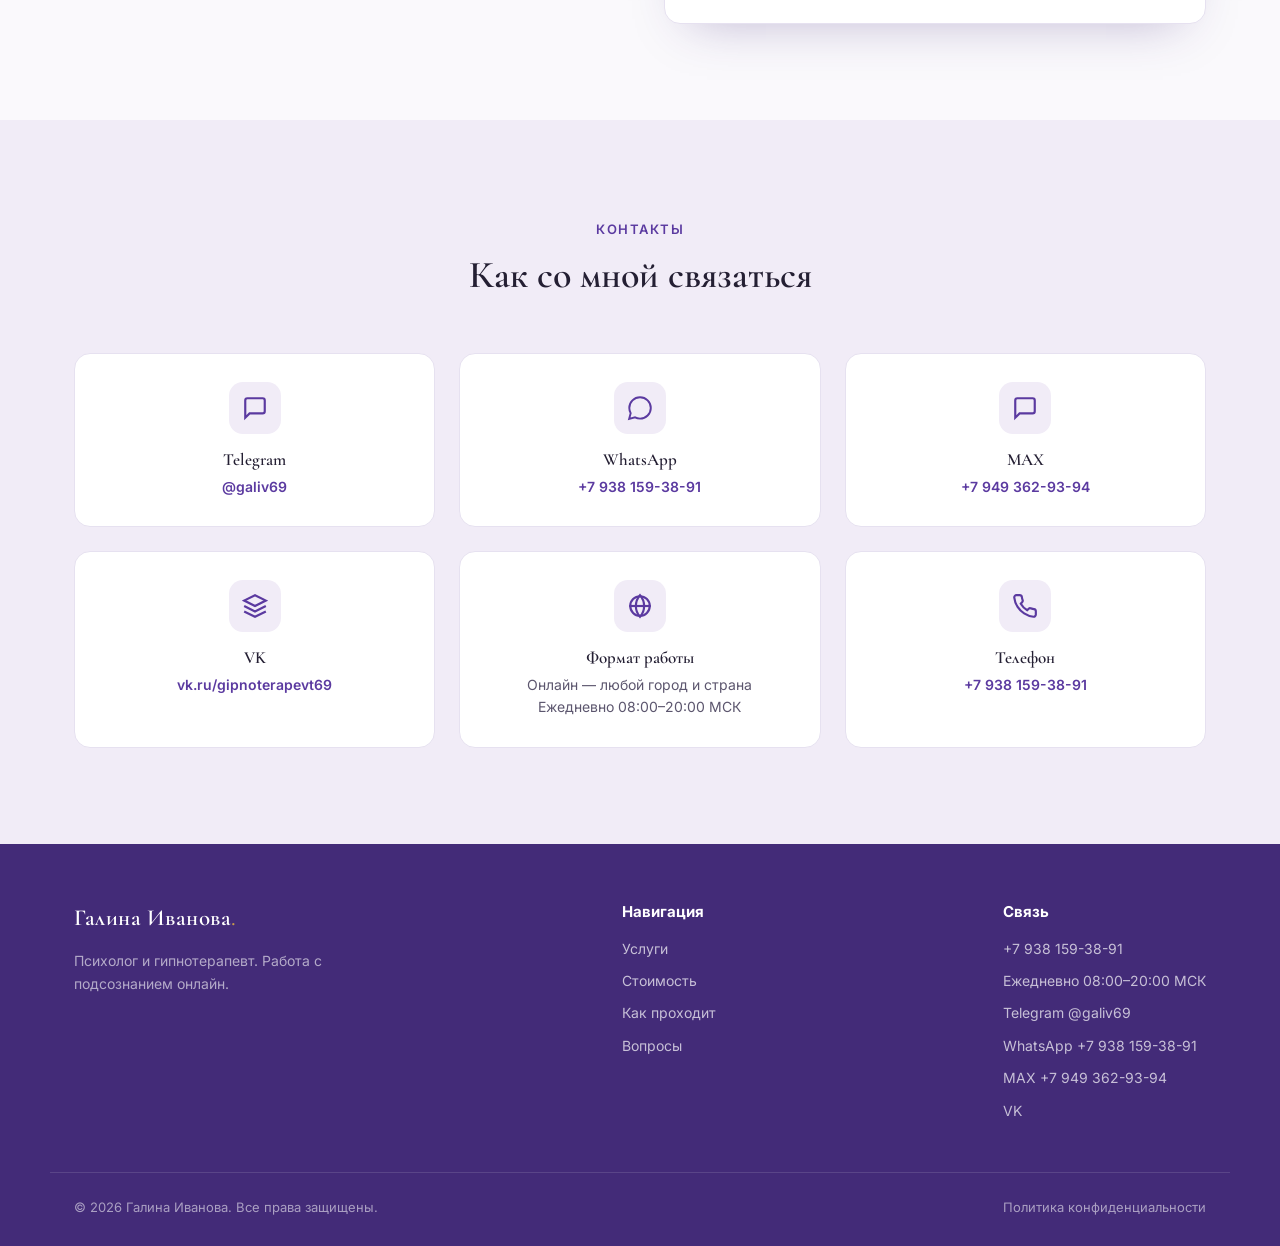
==== commit 156a703a: "add phone, hours (08-20 MSK) to contacts, footer, schema" ====
--- a/index.html
+++ b/index.html
@@ -5,6 +5,59 @@
 <meta name="viewport" content="width=device-width, initial-scale=1.0">
 <title>ПСИХОЛОГ Иванова Галина — консультации и гипнотерапия онлайн</title>
 <meta name="description" content="Галина Иванова — психолог, гипнотерапевт. Консультации и гипнотерапевтические сессии онлайн. Работа с подсознанием там, где разговор упирается в стену. Разовые сессии и курс терапии.">
+<link rel="canonical" href="https://murzzsite.github.io/inside-hypnotherapy/">
+<meta property="og:type" content="website">
+<meta property="og:locale" content="ru_RU">
+<meta property="og:title" content="ПСИХОЛОГ Иванова Галина — консультации и гипнотерапия онлайн">
+<meta property="og:description" content="Психолог, гипнотерапевт, 12 лет практики. Сессия 60 минут — 6 000 ₽, курс 10 сессий — 55 000 ₽. Онлайн из любой точки мира.">
+<meta property="og:url" content="https://murzzsite.github.io/inside-hypnotherapy/">
+<meta property="og:image" content="https://murzzsite.github.io/inside-hypnotherapy/img/galina.jpg">
+<script type="application/ld+json">
+{
+  "@context": "https://schema.org",
+  "@graph": [
+    {
+      "@type": "ProfessionalService",
+      "@id": "https://murzzsite.github.io/inside-hypnotherapy/#service",
+      "name": "ПСИХОЛОГ Иванова Галина",
+      "description": "Консультации психолога и гипнотерапия онлайн: тревога, страхи, отношения, внутренние ограничения.",
+      "url": "https://murzzsite.github.io/inside-hypnotherapy/",
+      "image": "https://murzzsite.github.io/inside-hypnotherapy/img/galina.jpg",
+      "telephone": "+79381593891",
+      "openingHoursSpecification": {
+        "@type": "OpeningHoursSpecification",
+        "dayOfWeek": ["Monday","Tuesday","Wednesday","Thursday","Friday","Saturday","Sunday"],
+        "opens": "08:00",
+        "closes": "20:00"
+      },
+      "areaServed": "RU",
+      "availableLanguage": "ru",
+      "founder": { "@id": "https://murzzsite.github.io/inside-hypnotherapy/#person" },
+      "makesOffer": [
+        { "@type": "Offer", "name": "Консультация психолога или гипнотерапевтическая сессия, 60 минут", "price": "6000", "priceCurrency": "RUB" },
+        { "@type": "Offer", "name": "Курс терапии, 10 сессий", "price": "55000", "priceCurrency": "RUB" }
+      ]
+    },
+    {
+      "@type": "Person",
+      "@id": "https://murzzsite.github.io/inside-hypnotherapy/#person",
+      "name": "Галина Иванова",
+      "jobTitle": "Психолог, гипнотерапевт",
+      "image": "https://murzzsite.github.io/inside-hypnotherapy/img/galina.jpg",
+      "sameAs": ["https://vk.ru/gipnoterapevt69", "https://t.me/galiv69"]
+    },
+    {
+      "@type": "FAQPage",
+      "mainEntity": [
+        { "@type": "Question", "name": "Гипнотерапия — это безопасно?", "acceptedAnswer": { "@type": "Answer", "text": "Да. Это не эстрадный гипноз и не потеря контроля — вы всё осознаёте и слышите, находитесь в состоянии глубокого расслабления, в котором подсознание легче работает с изменениями." } },
+        { "@type": "Question", "name": "Сколько сессий понадобится?", "acceptedAnswer": { "@type": "Answer", "text": "Зависит от запроса. Конкретную ситуацию иногда удаётся проработать за 1-3 сессии, для более глубоких и давних тем обычно нужен курс из 10 сессий." } },
+        { "@type": "Question", "name": "Чем гипнотерапия отличается от обычной консультации?", "acceptedAnswer": { "@type": "Answer", "text": "Консультация работает с осознанным — разговором, анализом, стратегией. Гипнотерапия идёт глубже, к автоматическим реакциям и установкам, которые разговором не всегда достать." } },
+        { "@type": "Question", "name": "Как проходит сессия онлайн?", "acceptedAnswer": { "@type": "Answer", "text": "Созвон по видеосвязи в удобном для вас мессенджере, наушники и спокойное место — этого достаточно. Это удобнее, чем встреча в кабинете: вам никуда не надо ехать, вы находитесь в привычной для себя обстановке." } }
+      ]
+    }
+  ]
+}
+</script>
 <link rel="preconnect" href="https://fonts.googleapis.com">
 <link rel="preconnect" href="https://fonts.gstatic.com" crossorigin>
 <link href="https://fonts.googleapis.com/css2?family=Cormorant+Garamond:wght@500;600;700&family=Inter:wght@400;500;600;700;800&display=swap" rel="stylesheet">
@@ -332,7 +385,12 @@
       <div class="contact-card">
         <div class="contact-card__icon"><svg viewBox="0 0 24 24" fill="none" stroke="currentColor" stroke-width="2"><circle cx="12" cy="12" r="9"/><path d="M2 12h20"/><path d="M12 2a15 15 0 0 1 0 20 15 15 0 0 1 0-20z"/></svg></div>
         <h3>Формат работы</h3>
-        <p>Онлайн — любой город и страна</p>
+        <p>Онлайн — любой город и страна<br>Ежедневно 08:00–20:00 МСК</p>
+      </div>
+      <div class="contact-card">
+        <div class="contact-card__icon"><svg viewBox="0 0 24 24" fill="none" stroke="currentColor" stroke-width="2"><path d="M22 16.9v3a2 2 0 0 1-2.2 2 19.8 19.8 0 0 1-8.6-3.1 19.5 19.5 0 0 1-6-6A19.8 19.8 0 0 1 2.1 4.2 2 2 0 0 1 4.1 2h3a2 2 0 0 1 2 1.7c.1 1 .4 1.9.7 2.8a2 2 0 0 1-.5 2.1L8.1 9.9a16 16 0 0 0 6 6l1.3-1.3a2 2 0 0 1 2.1-.4c.9.3 1.8.6 2.8.7a2 2 0 0 1 1.7 2z"/></svg></div>
+        <h3>Телефон</h3>
+        <p><a href="tel:+79381593891">+7 938 159-38-91</a></p>
       </div>
     </div>
   </div>
@@ -353,6 +411,8 @@
     </div>
     <div class="footer__col">
       <h4>Связь</h4>
+      <a href="tel:+79381593891">+7 938 159-38-91</a>
+      <p>Ежедневно 08:00–20:00 МСК</p>
       <a href="https://t.me/galiv69">Telegram @galiv69</a>
       <a href="https://wa.me/79381593891" target="_blank" rel="noopener">WhatsApp +7 938 159-38-91</a>
       <a href="tel:+79493629394">MAX +7 949 362-93-94</a>
